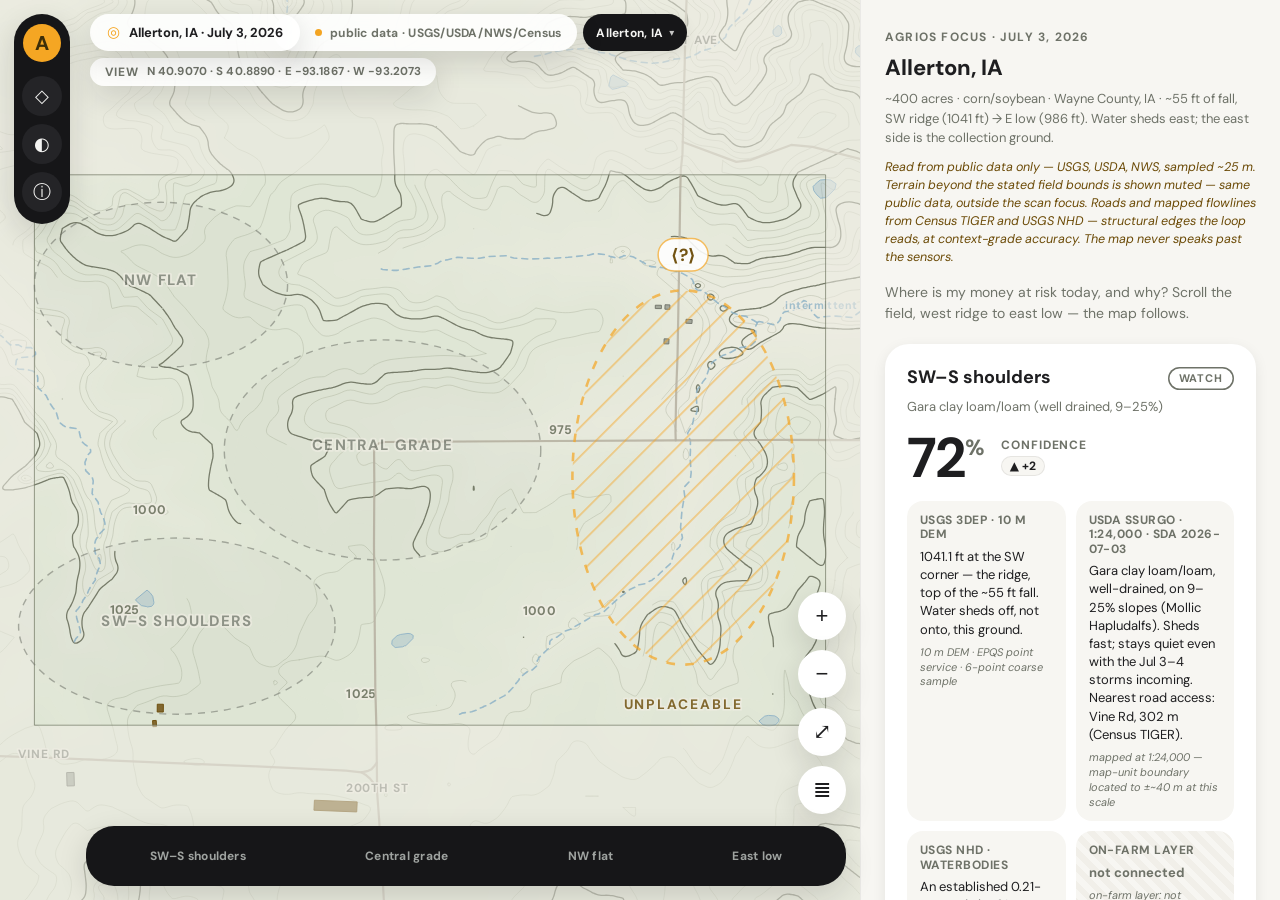
==== focus-r2/index.html @ 2d730108 "AGRIOS Focus: app-only public repo (from AgriosBuild @ 88467e3) The live instrument, extracted for p" ====
<!doctype html>
<html lang="en">
<head>
<meta charset="utf-8">
<meta name="viewport" content="width=device-width, initial-scale=1, viewport-fit=cover">
<title>AGRIOS Focus — Allerton, IA · R2</title>
<link rel="preconnect" href="https://fonts.googleapis.com">
<link rel="preconnect" href="https://fonts.gstatic.com" crossorigin>
<link href="https://fonts.googleapis.com/css2?family=DM+Sans:opsz,wght@9..40,400;9..40,500;9..40,700;9..40,800&display=swap" rel="stylesheet">
<link rel="stylesheet" href="focus-r2.css?v=33">
</head>
<body>

<!-- ===== Persistent light map hero (never scrolls away) ===== -->
<main id="stage">
  <div id="map-popover" class="map-popover" role="dialog" aria-label="Held-open flag summary" hidden>
    <p class="map-popover-title"></p>
    <p class="map-popover-brief"></p>
    <button class="map-popover-go">Read why ↓</button>
  </div>
  <div id="focus-map" class="map-hero" aria-label="Field map"></div>

  <!-- Locked pill group (top-left): field/date label + provenance chip as one
       instrument — where/when on the left, what-it's-read-from on the right.
       The left pill overlaps the right (R2 double-pill), provenance stays a
       button opening the sources dialog. -->
  <div class="pill-group" aria-label="Field, date and data sources">
    <div class="pill-row">
      <button id="field-pill" class="field-pill" aria-haspopup="dialog" aria-label="Field and date — open field, date and location dialog">
        <span class="field-pill-glyph" aria-hidden="true">◎</span>
        <span class="field-pill-text" id="field-pill-text"></span>
      </button>
      <button id="prov-chip" class="prov-chip" aria-haspopup="dialog">
        <span class="prov-dot"></span><span class="prov-text">public data<span class="prov-text-long"> · USGS/USDA/NWS/Census</span></span>
      </button>
      <!-- Field chip: toggles the active field between the baked Allerton
           reading and the last live read. Hidden until a live read exists. -->
      <button id="field-chip" class="field-chip" hidden aria-label="Switch active field">
        <span class="field-chip-text" id="field-chip-text">Allerton, IA</span>
        <span class="field-chip-caret" aria-hidden="true">▾</span>
      </button>
    </div>
    <!-- Row 2: live view-bounds readout — the ACTUAL visible map bounds in
         decimal degrees, recomputed on every applyView (pan/zoom/wheel/drag/
         zone focus) by inverting the current view transform + slice math.
         Mobile (≤560px) collapses to a center-only readout that opens the
         Field & date dialog on tap (full bounds live inside it). -->
    <button id="view-bounds-pill" class="view-bounds-pill" aria-label="Live map view bounds — open field and date dialog for full bounds" aria-haspopup="dialog">
      <span class="view-bounds-label" aria-hidden="true">VIEW</span>
      <span class="view-bounds-text" id="view-bounds-text">
        <span class="vb-full" id="vb-full"></span><span class="vb-center" id="vb-center"></span>
      </span>
    </button>
  </div>

  <!-- Floating dark utility rail (left) -->
  <nav id="rail-nav" class="rail-nav" aria-label="AGRIOS utilities">
    <div class="logo-bubble" aria-hidden="true">A</div>
    <div class="rail-nav-group">
      <button id="rail-provenance" class="rail-nav-btn" aria-label="Provenance — sources and limits">
        <span class="rail-glyph">◇</span>
      </button>
      <button id="rail-theme" class="rail-nav-btn" aria-label="Light / dark" aria-pressed="false" title="Light / dark">
        <span class="rail-glyph" aria-hidden="true">◐</span>
      </button>
      <button id="rail-about" class="rail-nav-btn" aria-label="About AGRIOS Focus">
        <span class="rail-glyph">ⓘ</span>
      </button>
    </div>
  </nav>

  <!-- Floating white circular controls (right): zoom ± / recenter / layers -->
  <div class="map-controls" role="group" aria-label="Map controls">
    <button id="ctl-zoom-in"  class="ctl" aria-label="Zoom to active zone">+</button>
    <button id="ctl-zoom-out" class="ctl" aria-label="Zoom out to whole field">−</button>
    <button id="ctl-recenter" class="ctl" aria-label="Recenter on whole field">⤢</button>
    <button id="ctl-layers"   class="ctl" aria-label="Layers" aria-expanded="false">≣</button>
  </div>

  <!-- Layers panel (charger-filter-pattern rows) -->
  <aside id="layers-panel" class="layers-panel" aria-hidden="true" aria-label="Map layers">
    <p class="layers-title">Layers</p>
    <button class="layer-row layer-row--on" data-layer="terrain" aria-pressed="true">
      <span class="layer-name">Terrain tint</span><span class="layer-sub">hypsometric, low → high</span>
    </button>
    <button class="layer-row layer-row--on" data-layer="contours" aria-pressed="true">
      <span class="layer-name">Contours</span><span class="layer-sub">USGS 10 m · 5 ft / 25 ft index</span>
    </button>
    <button class="layer-row layer-row--on" data-layer="elevation-labels" aria-pressed="true">
      <span class="layer-name">Elevation labels</span><span class="layer-sub">index-contour ft values</span>
    </button>
    <button class="layer-row layer-row--on" data-layer="zones" aria-pressed="true">
      <span class="layer-name">Field zones</span><span class="layer-sub">SSURGO 1:24,000 · dashed ±40 m</span>
    </button>
    <button class="layer-row layer-row--on" data-layer="refusal" aria-pressed="true">
      <span class="layer-name">Refusal band</span><span class="layer-sub">east-low, held open</span>
    </button>
    <button class="layer-row layer-row--on" data-layer="structures" aria-pressed="true">
      <span class="layer-name">Roads, water &amp; buildings (Census/NHD/FEMA)</span><span class="layer-sub">roads solid; intermittent streams dashed; ditches dash-dot; perennial ponds solid fill; building footprints faint — context-grade, footprints not survey</span>
    </button>
    <button class="layer-row" data-layer="plots" aria-pressed="false">
      <span class="layer-name">Planting plots <span class="layer-draft">draft</span></span>
      <span class="layer-sub">speculative — derived from public terrain only; illustrative. Connect planter / yield / seed data to make this layer real.</span>
    </button>
    <!-- LIVE (computed) reads swap the Allerton-only rows above for these two.
         Shown only on .is-live (see CSS); default ON. -->
    <button class="layer-row layer-row--on layer-row--live" data-layer="computed-zones" aria-pressed="true">
      <span class="layer-name">Computed zones</span><span class="layer-sub">compound zones (drainage class × elevation band) · dotted-dash outlines</span>
    </button>
    <button class="layer-row layer-row--on layer-row--live" data-layer="held-open-flags" aria-pressed="true">
      <span class="layer-name">Held-open flags</span><span class="layer-sub">where the public data disagree — amber hatch, ⟨?⟩</span>
    </button>
    <!-- Surround context terrain (spec-surround-context-v1): shown only when a
         live read carried the failable surround ring (body.has-surround). -->
    <button class="layer-row layer-row--on layer-row--surround" data-layer="surround-terrain" aria-pressed="true">
      <span class="layer-name">Surround terrain</span><span class="layer-sub">context beyond the read core · coarse (3× core spacing) · context, not survey</span>
    </button>
  </aside>

  <!-- Plots footnote: visible only when the speculative plots layer is on -->
  <p id="plots-footnote" class="plots-footnote" hidden>Planting plots are <strong>speculative</strong> — derived from public terrain only, illustrative. Connect planter / yield / seed data to make this layer real.</p>

  <!-- ===== Desktop: scrolling right rail ===== -->
  <aside id="rail" class="rail" aria-label="Field narrative">
    <header class="rail-head">
      <p class="eyebrow">AGRIOS Focus · <span id="field-date"></span></p>
      <h1 id="field-name"></h1>
      <p class="field-sub" id="field-sub"></p>
      <p class="field-honesty" id="field-honesty"></p>
      <p class="rail-lead">Where is my money at risk today, and why? Scroll the field, west ridge to east low — the map follows.</p>
    </header>
    <div id="rail-cards" class="cards"></div>
    <footer class="rail-foot">
      <p>Priority tells you <em>where</em>. Confidence tells you whether to <em>act</em> or <em>look</em>. The map never speaks past the sensors.</p>
    </footer>
  </aside>
</main>

<!-- ===== Dark bottom dock: zone quick-nav chips (mobile hosts the sheet handle) ===== -->
<nav id="dock" class="dock" aria-label="Zone quick navigation">
  <!-- live reads have no zone reading — chips hide, this label shows (see .is-live rules) -->
  <span class="dock-live-label" aria-hidden="true">live read · facts only — no zone reading</span>
  <button class="dock-chip" data-zone="sw-s-shoulders"><span class="dock-chip-label">SW–S shoulders</span></button>
  <button class="dock-chip" data-zone="central-grade"><span class="dock-chip-label">Central grade</span></button>
  <button class="dock-chip" data-zone="nw-flat"><span class="dock-chip-label">NW flat</span></button>
  <button class="dock-chip" data-zone="east-low-compound"><span class="dock-chip-label">East low</span></button>
</nav>

<!-- ===== Mobile: draggable bottom sheet ===== -->
<section id="sheet" class="sheet" data-state="peek" aria-label="Field narrative sheet">
  <div id="sheet-handle" class="sheet-handle" role="button" tabindex="0" aria-label="Drag to expand the field narrative">
    <span class="grip"></span>
    <div class="sheet-peek">
      <span class="peek-label">Active zone</span>
      <span id="sheet-peek-zone" class="peek-zone"></span>
    </div>
  </div>
  <div id="sheet-scroll" class="sheet-scroll">
    <header class="sheet-head">
      <p class="eyebrow">AGRIOS Focus · <span class="field-date"></span></p>
      <h1 class="field-name"></h1>
      <p class="field-sub-m"></p>
      <p class="rail-lead">Scroll the field, west ridge to east low — the map behind follows.</p>
    </header>
    <div id="sheet-cards" class="cards"></div>
    <footer class="rail-foot">
      <p>Priority tells you <em>where</em>. Confidence tells you whether to <em>act</em> or <em>look</em>.</p>
    </footer>
  </div>
</section>

<!-- ===== Dialogs ===== -->
<div id="provenance-dialog" class="dialog" role="dialog" aria-modal="true" aria-labelledby="prov-title" aria-hidden="true">
  <div class="dialog-card">
    <button class="dialog-close" aria-label="Close">×</button>
    <h2 id="prov-title">Provenance</h2>
    <p class="dialog-lead">Every reading on this map comes from public data, fetched <strong id="prov-date"></strong>. Each source carries its own real resolution limit — the map is drawn no crisper than these support.</p>
    <ul id="prov-sources" class="prov-sources"></ul>
    <h3>Not connected</h3>
    <ul id="prov-unavailable" class="prov-unavailable"></ul>
    <p class="dialog-note"><strong>On-farm layer: not connected.</strong> AGRIOS Focus reads only public data here. The layers above need field sensors, the farmer's own records, or a soil pit — they are shown as unavailable, never faked.</p>
  </div>
</div>

<div id="about-dialog" class="dialog" role="dialog" aria-modal="true" aria-labelledby="about-title" aria-hidden="true">
  <div class="dialog-card">
    <button class="dialog-close" aria-label="Close">×</button>
    <h2 id="about-title">About AGRIOS Focus</h2>
    <p><strong>AGRIOS is not a smarter view of the farm; it is an honest one</strong> — an instrument that always says where it stands, refuses to speak past its reach, and asks for the farmer's eyes at the edge of what it can see.</p>
    <p>Enter coordinates and Focus reads that ground live from public sources — USGS elevation, USDA soils, NWS weather, Census roads, USGS hydrography — then runs the <strong>boundary loop</strong>: find the edges, see where they meet, rank what matters now by rules it prints for you. Where the sources genuinely disagree, it draws a ⟨?⟩ and holds the question open. That refusal is the product working, not failing.</p>
    <p>Every claim carries its instrument, its resolution limits, and its date. Name a field, state its bounds (your claim of record, drawn solid), and it becomes a place you can return to. The muted "not connected" tiles are honest empty sockets — soil probes, yield monitors, array telemetry light them up.</p>
    <p>Two kinds of reading, kept visibly distinct: the <strong>computed reading</strong> (geometry and printed rules, data-support counted, never invented confidence) and the <strong>analyst layer</strong> — a worked interpretation like the Allerton, Iowa example in the field switcher.</p>
    <p class="dialog-note">AGRIOS Focus · a FutureObjects instrument · public data only, read live · vanilla HTML/JS/SVG, no backend · <a href="https://futureobjects.substack.com" target="_blank" rel="noopener">futureobjects.substack.com</a></p>
  </div>
</div>

<!-- Field & date — honest entry. Opens from the FIELD pill (row 1 left).
     Three sections: current field (stated + live view bounds), date (two real
     NWS days + honest note for any other), location (read this field, or the
     honest capability card for anywhere else). No network calls anywhere. -->
<div id="field-dialog" class="dialog" role="dialog" aria-modal="true" aria-labelledby="field-title" aria-hidden="true">
  <div class="dialog-card">
    <button class="dialog-close" aria-label="Close">×</button>
    <h2 id="field-title">Field &amp; date</h2>

    <!-- 1 · CURRENT FIELD -->
    <h3>Current field</h3>
    <ul class="field-facts">
      <li><span class="ff-k">Name</span><span class="ff-v" id="fd-name"></span></li>
      <li><span class="ff-k">Coordinates</span><span class="ff-v" id="fd-coords"></span></li>
      <li><span class="ff-k">Stated bounds</span><span class="ff-v" id="fd-stated"></span></li>
      <li><span class="ff-k">Acreage</span><span class="ff-v" id="fd-acreage"></span></li>
      <li><span class="ff-k">Current view</span><span class="ff-v" id="fd-view"></span></li>
    </ul>
    <p class="field-facts-note">Stated bounds are the field's fixed parcel (USGS/USDA extent). Current view is live — it tracks whatever you pan or zoom to on the map.</p>

    <!-- 2 · DATE -->
    <h3>Date</h3>
    <div class="date-chips" role="group" aria-label="Select a held forecast date">
      <button class="date-chip" id="date-chip-jul3" data-date="2026-07-03" aria-pressed="true"></button>
      <button class="date-chip" id="date-chip-jul4" data-date="2026-07-04" aria-pressed="false"></button>
    </div>
    <div class="date-day-facts" id="date-day-facts" hidden></div>
    <label class="date-input-row">
      <span class="date-input-label">Any other date</span>
      <input type="date" id="date-input" class="date-input" min="2020-01-01" max="2030-12-31">
    </label>
    <p class="date-window-cap" id="date-window-cap" hidden></p>
    <p class="date-missing" id="date-missing" hidden></p>

    <!-- 3 · LOCATION -->
    <h3>Location</h3>
    <div class="loc-inputs">
      <label class="loc-field">
        <span class="loc-label">Latitude</span>
        <input type="text" id="loc-lat" class="loc-input" inputmode="decimal" autocomplete="off">
      </label>
      <label class="loc-field">
        <span class="loc-label">Longitude</span>
        <input type="text" id="loc-lon" class="loc-input" inputmode="decimal" autocomplete="off">
      </label>
    </div>
    <p class="loc-msg" id="loc-msg" hidden></p>
    <button id="loc-read" class="loc-read-btn">Read this location</button>

    <!-- Live-read progress panel — R2 rows per source (live counts, spinner →
         check/cross), Cancel, and (on failure) a Retry offer. Built by JS. -->
    <div class="live-progress" id="live-progress" hidden aria-live="polite"></div>

    <!-- Honest capability card — shown for ANY off-field coordinates. Not an
         error style: an informational --surface-warm card listing the 5 real
         sources a live AGRIOS would fetch, and the honest pipeline line. -->
    <div class="capability-card" id="capability-card" hidden>
      <p class="cap-lead" id="cap-lead"></p>
      <ul class="cap-sources">
        <li><span class="cap-src">USGS 3DEP EPQS</span><span class="cap-src-line">elevation grid</span></li>
        <li><span class="cap-src">USDA SSURGO</span><span class="cap-src-line">soils</span></li>
        <li><span class="cap-src">NWS gridpoint</span><span class="cap-src-line">forecast</span></li>
        <li><span class="cap-src">Census TIGER</span><span class="cap-src-line">roads</span></li>
        <li><span class="cap-src">USGS NHD</span><span class="cap-src-line">flowlines &amp; waterbodies</span></li>
      </ul>
      <p class="cap-closing">The fetch pipeline exists (agrios-boundary-scout); it needs a live session, not a static file.</p>
      <p class="cap-network" id="cap-network" hidden></p>
    </div>

    <!-- 4 · SAVE THIS FIELD (spec-saved-fields-v1 §4) — visible only when a
         LIVE read is active (body.is-live; JS toggles #save-field-section).
         Name it, bound it, annotate it, save it. Stated bounds are the FARMER'S
         claim of record → rendered exactly like Allerton's parcel (wash + solid
         boundary + parcel framing). No drawing tools in v1: frame the field by
         pan/zoom then "Use current view as bounds", or type N/S/E/W directly. -->
    <section id="save-field-section" class="save-field" hidden aria-label="Save this field">
      <h3 id="save-field-heading">Save this field</h3>
      <p class="save-field-hint" id="save-field-hint" hidden>Run a live read first — enter coordinates above and press “Read this location.” A read of your own ground can then be named, given stated bounds, and saved here. (Allerton is the baked worked example — it stays as-is.)</p>
      <p class="save-field-sub" id="save-field-sub">Name this live read so it becomes a place you know — then, if you like, state its bounds (your claim of record, drawn solid).</p>

      <label class="loc-field save-field-row">
        <span class="loc-label">Name <span class="save-req" aria-hidden="true">· required</span></span>
        <input type="text" id="save-name" class="loc-input" maxlength="40" autocomplete="off" placeholder="Home place">
      </label>
      <label class="loc-field save-field-row">
        <span class="loc-label">Note <span class="save-opt" aria-hidden="true">· optional</span></span>
        <input type="text" id="save-note" class="loc-input" maxlength="140" autocomplete="off" placeholder="corn/soybean · rented · tile map in shed…">
      </label>

      <!-- BOUNDS block -->
      <div class="save-bounds" aria-label="Stated bounds">
        <p class="save-bounds-status" id="save-bounds-status">No bounds stated — this field renders live, no wash. State bounds to draw your claim.</p>
        <button type="button" id="save-bounds-use" class="save-bounds-use">Use current view as bounds</button>
        <div class="save-bounds-grid">
          <label class="save-bounds-field"><span class="save-bounds-k">N</span><input type="text" id="save-bounds-n" class="save-bounds-input" inputmode="decimal" autocomplete="off"></label>
          <label class="save-bounds-field"><span class="save-bounds-k">S</span><input type="text" id="save-bounds-s" class="save-bounds-input" inputmode="decimal" autocomplete="off"></label>
          <label class="save-bounds-field"><span class="save-bounds-k">E</span><input type="text" id="save-bounds-e" class="save-bounds-input" inputmode="decimal" autocomplete="off"></label>
          <label class="save-bounds-field"><span class="save-bounds-k">W</span><input type="text" id="save-bounds-w" class="save-bounds-input" inputmode="decimal" autocomplete="off"></label>
        </div>
        <button type="button" id="save-bounds-clear" class="save-bounds-clear">Clear bounds</button>
      </div>

      <p class="save-msg" id="save-msg" hidden></p>
      <button type="button" id="save-field-btn" class="loc-read-btn">Save this field</button>
    </section>
  </div>
</div>

<!-- ===== Field switcher panel (spec-saved-fields-v1 §4) — opens from the field
     chip (#field-chip). R2 charger-row list: Allerton (worked example · analyst
     layer) + saved fields + the current unsaved read if any. Row tap restores
     from the read cache instantly (setField). Row × deletes the registry entry
     only (confirm inline). Built by JS (populated on open). ===== -->
<aside id="field-switcher" class="field-switcher" hidden aria-label="Switch field" role="menu">
  <p class="switcher-title">Fields</p>
  <div id="switcher-list" class="switcher-list"></div>
  <!-- spec-switcher-a11y-v1 §6: a quiet keyboard hint at the panel's foot.
       aria-hidden because SRs already get the real contract from the roles
       (menu/menuitem) + roving tabindex — this is a sighted-keyboard nudge
       only, and it's noise on touch (hidden under pointer:coarse in CSS). -->
  <p class="switcher-kbd-hint" aria-hidden="true">↑↓ move · Enter switch · Delete remove</p>
</aside>

<!-- ===== Scripts (baked; no fetch, file:// safe) ===== -->
<script src="dem-grid.js?v=3"></script>
<script src="dem-grid-ext.js?v=3"></script>
<script src="boundaries.js?v=3"></script>
<script src="data.js?v=8"></script>
<script src="engine.js?v=7"></script>
<script src="live.js?v=8"></script>
<script src="fields.js?v=1"></script>
<script src="focus-r2.js?v=35"></script>
<script>
/* Bootstrap: build the zone cards from FOCUS_DATA into both the desktop rail
 * and the mobile sheet, wire the header + provenance dialog, then init the map.
 * The renderer emits ONLY fixed labels + data field values — it cannot cheat. */
(function () {
  "use strict";
  var D = window.FOCUS_DATA;

  function delta(n) {
    if (n > 0) return { cls: "up", txt: "▲ +" + n };
    if (n < 0) return { cls: "down", txt: "▼ " + n };
    return { cls: "flat", txt: "— 0" };
  }

  /* Signals render as STAT TILES (label + value minicards). The instrument is
   * the tile label; the reading is the value; conditions are the muted footnote.
   * The competing interpretations (east low) render as read tiles below. */
  function signalTile(s) {
    return '<div class="stat-tile">' +
      '<p class="stat-label">' + s.instrument + '</p>' +
      '<p class="stat-value">' + s.reading + '</p>' +
      '<p class="stat-cond">' + s.conditions + '</p>' +
    '</div>';
  }

  /* The thin-line probe-in-soil illustration (seat-diagram style): 1.75px
   * --ink-2 strokes, amber highlights, two labeled callouts. Ground-truth ask. */
  function probeIllustration() {
    return '' +
    '<svg class="probe-illo" viewBox="0 0 320 180" role="img" ' +
      'aria-label="Thin-line drawing: a soil probe pushed into the ground, with two callouts — probe here, or tell it where it ponds.">' +
      '<defs></defs>' +
      // ground line + soil fill hatch region
      '<line class="illo-stroke" x1="20" y1="96" x2="300" y2="96"/>' +
      '<path class="illo-soil" d="M20 96 Q90 104 160 100 T300 98 L300 150 L20 150 Z"/>' +
      // the probe: shaft into ground, T-handle on top
      '<line class="illo-stroke" x1="128" y1="34" x2="128" y2="140"/>' +
      '<line class="illo-stroke" x1="108" y1="34" x2="148" y2="34"/>' +
      // amber tip where it reads
      '<circle class="illo-accent-fill" cx="128" cy="140" r="4.5"/>' +
      '<line class="illo-accent" x1="122" y1="128" x2="128" y2="140"/>' +
      '<line class="illo-accent" x1="134" y1="128" x2="128" y2="140"/>' +
      // callout 1: probe here (amber) — to the tip
      '<line class="illo-lead" x1="128" y1="140" x2="205" y2="128"/>' +
      '<circle class="illo-accent-fill" cx="205" cy="128" r="3"/>' +
      '<text class="illo-label illo-label--accent" x="212" y="132">probe here</text>' +
      // callout 2: or tell it where it ponds — to a low pool on the ground
      '<path class="illo-accent" d="M228 92 q14 6 28 0" fill="none"/>' +
      '<line class="illo-lead" x1="242" y1="92" x2="242" y2="66"/>' +
      '<circle class="illo-dot" cx="242" cy="66" r="3"/>' +
      '<text class="illo-label" x="236" y="58" text-anchor="end">or tell it where</text>' +
      '<text class="illo-label" x="236" y="70" text-anchor="end">it ponds</text>' +
    '</svg>';
  }

  function refusalBlock(z) {
    var reads = z.refusal.reads.map(function (r) {
      return '<div class="read-tile">' +
        '<span class="read-tag">' + r.tag + '</span>' +
        '<p class="read-claim">' + r.claim + '</p>' +
        '<p class="read-support">' + r.support + '</p>' +
      '</div>';
    }).join("");
    return '<div class="refusal-block">' +
      '<p class="refusal-flag">' + z.refusal.line + '</p>' +
      '<p class="refusal-why">' + z.refusal.why + '</p>' +
      '<div class="reads">' + reads + '</div>' +
      '<p class="refusal-cannot"><strong>' + z.refusal.cannotDecide + '</strong></p>' +
      '<p class="refusal-ask">' + z.refusal.ask + '</p>' +
      '<figure class="probe-fig">' + probeIllustration() +
        '<figcaption>Ground truth the instrument is asking for.</figcaption></figure>' +
    '</div>';
  }

  /* Weather stat card — real NWS forecast, from field-scan-allerton.md. A thin-
   * line sun/storm glyph + the real 90° hero + storm note. Real values only. */
  function weatherCard() {
    // Values come from FORECASTS[the default day] — never a literal, so the
    // Field & date dialog can re-render the tile for the OTHER real day by
    // reading the same structure. No parsing, no fabrication.
    var f = D.forecasts["2026-07-03"];
    return '<div class="weather-card">' +
      '<svg class="wx-glyph" viewBox="0 0 44 44" role="img" aria-label="Sun behind a storm cloud">' +
        '<circle class="wx-sun" cx="16" cy="15" r="7"/>' +
        '<line class="wx-ray" x1="16" y1="3" x2="16" y2="6"/>' +
        '<line class="wx-ray" x1="6" y1="7" x2="8" y2="9"/>' +
        '<line class="wx-ray" x1="3" y1="16" x2="6" y2="16"/>' +
        '<path class="wx-cloud" d="M16 30 a7 7 0 0 1 7-7 a8 8 0 0 1 15 2 a6 6 0 0 1 -1 12 H17 a6 6 0 0 1 -1 -12 Z"/>' +
        '<line class="wx-bolt" x1="24" y1="36" x2="21" y2="42"/>' +
        '<line class="wx-bolt" x1="30" y1="36" x2="27" y2="42"/>' +
      '</svg>' +
      '<div class="wx-body">' +
        '<p class="wx-hero"><span class="wx-hero-num">' + f.tempF + '</span><span class="wx-deg">°F</span></p>' +
        '<p class="wx-line">' + f.line + '</p>' +
        '<p class="wx-sub">' + f.sub + '</p>' +
      '</div>' +
    '</div>';
  }

  function priorityChip(p) {
    return '<span class="prio prio--' + p + '">' + p + '</span>';
  }

  function cardHTML(z) {
    var d = delta(z.confidenceDelta);
    var tiles = z.signals.map(signalTile).join("");
    // muted on-farm stat tile marked exactly "not connected"
    var onFarmTile = '<div class="stat-tile stat-tile--muted">' +
      '<p class="stat-label">On-farm layer</p>' +
      '<p class="stat-value stat-value--muted">not connected</p>' +
      '<p class="stat-cond">' + D.onFarmLine + '</p>' +
    '</div>';
    var wx = (z.id === "east-low-compound") ? weatherCard() : "";
    var refusal = z.refusal ? refusalBlock(z) : "";

    return '<article class="zone-card' + (z.resolvable ? '' : ' zone-card--refusal') + '" ' +
        'data-zone="' + z.id + '" data-peek="' + z.name + ' · ' + z.priority + ' · ' + z.confidence + '%" ' +
        'tabindex="0" role="button" aria-label="' + z.name + ', ' + z.priority + ' priority, confidence ' + z.confidence + ' percent. Focus this zone.">' +
      '<header class="card-head">' +
        '<h2 class="card-name">' + z.name + '</h2>' +
        priorityChip(z.priority) +
      '</header>' +
      '<p class="card-soil">' + z.soil + '</p>' +
      // confidence as the HERO display numeral + delta chip
      '<div class="conf-row">' +
        '<div class="conf-hero">' +
          '<span class="conf-num">' + z.confidence + '</span><span class="conf-pct">%</span>' +
        '</div>' +
        '<div class="conf-meta">' +
          '<span class="conf-label">confidence</span>' +
          '<span class="conf-delta ' + d.cls + '">' + d.txt + '</span>' +
          (z.resolvable ? '' : '<span class="conf-note">rising toward a more exact not-knowing</span>') +
        '</div>' +
      '</div>' +
      wx +
      '<div class="stat-tiles">' + tiles + onFarmTile + '</div>' +
      refusal +
      '<p class="loop-note">' + z.loopNote + '</p>' +
    '</article>';
  }

  // buildAllerton() (re-runnable): fills the rail/sheet with the worked Allerton
  // reading + header/pill/provenance. Registered with the renderer so switching
  // the field chip back from a live read restores it EXACTLY (setField(null)).
  function buildAllerton() {
    var cardsHTML = D.zones.map(cardHTML).join("");
    var railMount = document.getElementById("rail-cards");
    var sheetMount = document.getElementById("sheet-cards");
    if (railMount) railMount.innerHTML = cardsHTML;
    if (sheetMount) sheetMount.innerHTML = cardsHTML;

    // header fields + field-label pill ("Allerton, IA · July 3, 2026")
    document.getElementById("field-name").textContent = D.field.name;
    document.getElementById("field-date").textContent = D.field.dateLabel;
    document.getElementById("field-sub").textContent = D.field.acreage + " · " + D.field.gradient;
    document.getElementById("field-honesty").textContent = D.field.honesty;
    document.getElementById("field-pill-text").textContent = D.field.name + " · " + D.field.dateLabel;
    document.querySelector(".field-name").textContent = D.field.name;
    document.querySelectorAll(".field-date").forEach(function (el) { el.textContent = D.field.dateLabel; });
    document.querySelector(".field-sub-m").textContent = D.field.acreage;
    var peek = document.getElementById("sheet-peek-zone"); if (peek) peek.textContent = D.field.name;

    // provenance dialog (baked Allerton sources)
    document.getElementById("prov-date").textContent = D.provenance.fetched;
    document.getElementById("prov-sources").innerHTML = D.provenance.sources.map(function (s) {
      return '<li><span class="prov-name">' + s.name + '</span>' +
             '<span class="prov-detail">' + s.detail + '</span>' +
             '<span class="prov-limit">limit: ' + s.limit + '</span></li>';
    }).join("");
    document.getElementById("prov-unavailable").innerHTML = D.provenance.unavailable.map(function (u) {
      return '<li>' + u + '</li>';
    }).join("");
  }

  if (window.AGRIOS_FOCUS_R2) window.AGRIOS_FOCUS_R2.registerAllertonContent(buildAllerton);
  buildAllerton();

  // init the map + all interaction wiring
  if (window.AGRIOS_FOCUS_R2) window.AGRIOS_FOCUS_R2.init(window.DEM_GRID_EXT.grid);
})();
</script>
</body>
</html>
---- focus-r2/focus-r2.css ----
/* =============================================================================
 * AGRIOS Focus — R2 styles.
 * A warm, light, physical world (sage/cream hypsometric map) with floating dark
 * instruments on top (rail, dock), everything a pill or a soft card, one amber
 * accent, big friendly confidence numerals, thin-line illustration.
 *
 * Every color / radius / shadow / type value comes from design/r2/tokens.css —
 * NOT invented here. Amber = attention; red (--alarm) is absent by default.
 * Mobile-first: base rules are the mobile layout; >720px adds the desktop shell.
 * ========================================================================== */

:root {
  /* ---- copied verbatim from design/r2/tokens.css (the design authority) ---- */
  /* terrain + map */
  --terrain-low: #EFEDE3;
  --terrain-high: #DDE5D3;
  --wash-fill: var(--terrain-low); /* outside-bounds mute: light lightens strokes toward paper */
  --wash-alpha: 0.55;
  --contour: #9AA08C;
  --contour-index: #6F7562;
  --road: #B9B3A4;   /* structural: Census TIGER local roads (solid) */
  --water: #8FB3C7;  /* structural: USGS NHD flowlines (46003 dashed, 55800 faint) */

  /* surfaces */
  --surface: #FFFFFF;
  --surface-warm: #F7F6F2;
  --surface-translucent: rgba(255, 255, 255, 0.88);

  /* dark instruments */
  --dock: #161618;
  --dock-2: #242427;
  --on-dock: #F4F4F2;
  --on-dock-2: #9FA3A0;

  /* ink */
  --ink: #1E1E20;
  --ink-2: #6E7268;

  /* accents */
  --accent: #F5A623;
  --accent-ink: #3D2E08;   /* text ON SOLID amber only */
  --accent-text: #6B4A06;  /* amber-family text on tint/plain surfaces (theme-aware) */
  --float-border: rgba(30, 30, 32, 0);  /* dark theme lifts this to a visible hairline */
  --accent-tint: rgba(245, 166, 35, 0.16);
  --puck: #3B82F6;
  --alarm: #D64545; /* reserved; absent by default */

  /* hairline/border tint: the RGB channel behind the repeated rgba(--line, x)
     hairlines (rows, footers, chip borders). Flips per-theme so borders read
     correctly on dark surfaces instead of vanishing or over-darkening. */
  --line: 30, 30, 32;
  /* the diagonal-stripe hatch color for the muted on-farm tile (derived from
     --surface-warm's family; distinct per theme so the hatch stays visible) */
  --stripe: #F1EFE9;

  /* shape */
  --r-pill: 999px;
  --r-panel: 28px;
  --r-card: 24px;
  --r-row: 16px;

  /* elevation */
  --shadow-float: 0 10px 30px rgba(20, 20, 20, 0.14);
  --shadow-soft: 0 4px 14px rgba(20, 20, 20, 0.08);

  /* type (DM Sans loaded by the page) */
  --font: 'DM Sans', system-ui, sans-serif;
  --label: 700 12px/1.3 var(--font);
  --body: 400 15px/1.5 var(--font);
  --title: 700 18px/1.3 var(--font);
  --section: 800 22px/1.25 var(--font);
  --display: 700 56px/1 var(--font);

  /* float inset */
  --inset: 14px;

  /* layout */
  --rail-w: 400px;
  --dock-h: 60px;
}

/* =============================================================================
 * DARK THEME — gated on [data-theme="dark"] on <html>. Light is default (the
 * R2 identity); dark is explicit opt-in via the rail toggle, never auto-follows
 * prefers-color-scheme. All chrome re-themes purely through these var overrides
 * — nothing else in this file should carry a light-only literal color.
 * --dock/--dock-2/--on-dock/--accent/--accent-ink stay the same (dark
 * instruments were already dark; amber still pops). The map terrain re-tints
 * separately in JS via retintMap() (bands/base-rect/wash are inline SVG attrs
 * computed from the DEM at render time, not pure CSS).
 * ========================================================================== */
html[data-theme="dark"] {
  --accent-text: #F2B45A;  /* light amber: readable on dark tint/surfaces */
  --float-border: rgba(244, 244, 242, 0.18);  /* floating surfaces need an edge on dark terrain */
  --surface-translucent: rgba(34, 36, 38, 0.86);  /* lifted slightly off the terrain */
  --terrain-low: #1A1B18;
  --terrain-high: #2E3428;
  --wash-fill: #000000; /* a dark veil over REAL surround terrain (spec-surround-context-v1 guarantees there is
     terrain out there to dim — the earlier black-wash failure was a no-data void, not the color). Black halves
     the surround's luminance for an OBVIOUS inside/outside step while strokes keep half their brightness —
     dark enough to contrast, transparent enough to read the topo (Adam's spec, round five). */
  --wash-alpha: 0.5;
  --contour: #7E8470;
  --contour-index: #C9CDBB;
  --road: #4A4B45;
  --water: #5E7E96;

  --surface: #1E1F21;
  --surface-warm: #26272A;

  --ink: #ECEDEA;
  --ink-2: #9EA29B;

  --accent-tint: rgba(245, 166, 35, 0.20);

  --shadow-float: 0 10px 30px rgba(0, 0, 0, 0.5);
  --shadow-soft: 0 4px 14px rgba(0, 0, 0, 0.35);

  /* hairlines lighten against dark surfaces instead of using dark-on-dark ink */
  --line: 236, 237, 234;
  /* muted-tile hatch stripe: a touch lighter than --surface-warm, dark-safe */
  --stripe: #303234;
}

* { box-sizing: border-box; }

html, body {
  margin: 0; padding: 0;
  background: var(--terrain-low);
  color: var(--ink);
  font-family: var(--font);
  font-size: 16px;
  line-height: 1.5;
  -webkit-font-smoothing: antialiased;
  overflow: hidden;              /* the map hero owns the viewport; content scrolls inside sheet/rail */
  overscroll-behavior: none;
}

/* =============================================================================
 * MAP HERO — persistent, full-bleed, LIGHT. Never scrolls away (fixed).
 * ========================================================================== */
#stage { position: fixed; inset: 0; }

.map-hero { position: absolute; inset: 0; background: var(--terrain-low); }
.map-hero .fieldmap {
  width: 100%; height: 100%; display: block;
  cursor: grab;                 /* free pan affordance */
  touch-action: none;           /* let pointer events drive pan/pinch, not scroll */
}
.map-hero .fieldmap.dragging { cursor: grabbing; }

/* ---- hypsometric bands: filled level sets, cream → sage ---- */
.band { shape-rendering: geometricPrecision; }

/* ---- contours: smooth Catmull-Rom, thin, on light terrain ---- */
.contour {
  stroke: var(--contour);
  stroke-width: 0.7;
  stroke-opacity: 0.47;
  vector-effect: non-scaling-stroke;   /* stay thin under pan/zoom */
  fill: none;
  stroke-linecap: round; stroke-linejoin: round;
}
.contour-index {
  stroke: var(--contour-index);
  stroke-width: 1.3;
  stroke-opacity: 0.92;
}
.contour-label {
  fill: var(--contour-index);
  font: 700 10px/1 var(--font);
  letter-spacing: .02em;
  opacity: 0.9;
  text-anchor: middle;
  paint-order: stroke;
  stroke: var(--terrain-low);
  stroke-width: 3px;
  stroke-linejoin: round;
}

/* contour draw-in on load (reduced-motion-gated below) */
@media (prefers-reduced-motion: no-preference) {
  .contour {
    stroke-dasharray: 1400;
    stroke-dashoffset: 1400;
    animation: draw 1.1s ease forwards;
    animation-delay: var(--draw-delay, 0s);
  }
  @keyframes draw { to { stroke-dashoffset: 0; } }
}

.pan { transition: transform 720ms cubic-bezier(.22,.61,.36,1); }
@media (prefers-reduced-motion: reduce) {
  .pan { transition: none; }
  .contour { animation: none; stroke-dashoffset: 0; }
}

/* ---- structural boundaries: roads (Census TIGER) + streams (USGS NHD) ----
   Rendered ABOVE contours but BELOW the outside-wash, so surround roads/streams
   are muted with the surround terrain. Context-grade accuracy, not survey. */
.structures { pointer-events: none; }
.road-line {
  stroke: var(--road);
  stroke-width: 2.2;
  stroke-opacity: 0.9;
  vector-effect: non-scaling-stroke;   /* single solid line, stays constant width */
  fill: none;
  stroke-linecap: round; stroke-linejoin: round;
}
.road-label {
  fill: var(--ink-2);
  font: 700 9.5px/1 var(--font);
  letter-spacing: .07em;
  text-transform: uppercase;
  text-anchor: middle;
  paint-order: stroke;
  stroke: var(--terrain-low);
  stroke-width: 2.5px;
  stroke-linejoin: round;
  opacity: 0.85;
}
.stream-line {
  stroke: var(--water);
  stroke-width: 1.6;
  vector-effect: non-scaling-stroke;
  fill: none;
  stroke-linecap: round; stroke-linejoin: round;
}
.stream-line--intermittent { stroke-dasharray: 6 5; stroke-opacity: 0.85; }  /* NHD FCODE 46003 */
.stream-line--artificial  { stroke-width: 1.1; stroke-opacity: 0.5; }        /* NHD FCODE 55800 */
.stream-line--ditch { stroke-width: 1.1; stroke-opacity: 0.7; stroke-dasharray: 2 3 6 3; }  /* NHD CanalDitch 33600–33603 (spec §4) */

/* Building footprints — FEMA/ORNL USA Structures (spec §1). Small neutral
   polygons UNDER roads/streams: faint --ink-2 fill + thin non-scaling solid
   outline. Tokens only, so both themes track. Occupancy-class Agriculture gets
   a slightly stronger fill so the ag structures read a touch darker. */
.building-shape {
  /* footprints must READ as buildings at field scale (0.18 vanished into the
     sage — Adam saw "no buildings", 2026-07-05). Solid little blocks, like
     R2 map buildings; the surround wash still mutes the out-of-bounds ones. */
  fill: var(--ink-2);
  fill-opacity: 0.55;
  stroke: var(--ink-2);
  stroke-width: 1;
  stroke-opacity: 0.9;
  vector-effect: non-scaling-stroke;
}
.building-shape--ag { fill-opacity: 0.8; fill: var(--accent-text); stroke: var(--accent-text); }
.pond-shape {
  /* NHD Waterbody, FCODE 39004 (perennial) — established water renders SOLID,
     not dashed: permanence drawn the way we draw certainty. */
  fill: var(--water);
  fill-opacity: 0.35;
  stroke: var(--water);
  stroke-width: 1;
  stroke-opacity: 0.9;
  vector-effect: non-scaling-stroke;
}
.stream-tag {
  fill: var(--water);
  font: 700 8.5px/1 var(--font);
  letter-spacing: .04em;
  text-anchor: middle;
  paint-order: stroke;
  stroke: var(--terrain-low);
  stroke-width: 2.5px;
  stroke-linejoin: round;
  opacity: 0.8;
}

/* ---- outside mute wash: real surround terrain, rendered secondary ---- */
/* even-odd path (canvas minus parcel) painted OVER terrain+contours+structures,
   UNDER zones/refusal/labels. The surround stays visible but clearly secondary. */
/* fill-opacity is THEME-AWARE (--wash-alpha): a light wash over dark contour
   strokes can afford 0.55, but the dark theme's dark wash over LIGHT strokes
   crushed them invisible (Adam, 2026-07-05) -- dark dims less (0.34). The CSS
   rule outranks the inline fill-opacity attr and re-resolves on theme flip. */
.outside-wash { pointer-events: none; fill: var(--wash-fill); fill-opacity: var(--wash-alpha); }

/* ---- parcel boundary: thin SOLID hairline — a STATED bound, not sensed ---- */
.parcel-boundary {
  vector-effect: non-scaling-stroke;   /* stay a hairline under pan/zoom */
  pointer-events: none;
}

/* ---- zone regions: dashed --ink-2 approximate outlines (±40 m) ---- */
.zone-region { cursor: pointer; }
.zone-outline {
  fill: rgba(var(--line), 0.015);
  stroke: var(--ink-2);
  stroke-width: 1.4;
  stroke-opacity: 0.55;
  stroke-dasharray: 7 6;
  vector-effect: non-scaling-stroke;
  transition: stroke-opacity .3s, fill .3s, stroke .3s;
}
.zone-label {
  fill: var(--ink-2);
  font: 700 12px/1 var(--font);
  letter-spacing: .08em;
  text-anchor: middle;
  text-transform: uppercase;
  opacity: 0.7;
  pointer-events: none;
  paint-order: stroke;
  stroke: var(--terrain-low);
  stroke-width: 3px;
  stroke-linejoin: round;
  transition: opacity .3s, fill .3s;
}
.zone-region.zone-hover .zone-outline { stroke-opacity: 0.85; }
.zone-active .zone-outline { stroke: var(--accent); stroke-opacity: 1; fill: var(--accent-tint); }
.zone-active .zone-label { fill: var(--ink); opacity: 1; }
.zone-dim { opacity: 0.45; }
@media (prefers-reduced-motion: reduce) {
  .zone-outline, .zone-label { transition: none; }
}

/* ---- LIVE-READ COLLECTION-LOW REGION (the ONE computed flag) --------------
 * A NEUTRAL dashed outline + a neutral computed-flag chip. Deliberately NOT the
 * accent/priority language and NOT the refusal hatch — it is a computed flag,
 * not a judgment and not a priority. --ink-2 throughout, no active state. */
.collow-outline {
  fill: rgba(var(--line), 0.02);
  stroke: var(--ink-2);
  stroke-width: 1.4;
  stroke-opacity: 0.6;
  stroke-dasharray: 6 5;
  vector-effect: non-scaling-stroke;
}
.collow-chip-bg {
  fill: var(--surface-translucent);
  stroke: var(--ink-2);
  stroke-width: 1.1;
  stroke-opacity: 0.6;
}
.collow-chip-text {
  fill: var(--ink-2);
  font: 700 11px/1 var(--font);
  letter-spacing: .04em;
  text-anchor: middle;
}

/* ---- THE REFUSAL: amber fuzzy hatched band, never red, never a line/pin ---- */
.refusal-band { cursor: pointer; }
.refusal-fill { transition: opacity .3s; }
.refusal-chip-bg {
  fill: var(--surface-translucent);
  stroke: var(--accent);
  stroke-width: 1.2;
  stroke-opacity: 0.7;
}
.refusal-mark {
  fill: var(--accent-text);
  font: 700 14px/1 var(--font);
  text-anchor: middle;
  opacity: 0.95;
}
.refusal-band-label {
  fill: var(--accent-text);
  font: 700 11px/1 var(--font);
  letter-spacing: .14em;
  text-transform: uppercase;
  text-anchor: middle;
  opacity: 0.8;
  paint-order: stroke;
  stroke: var(--terrain-low);
  stroke-width: 2.5px;
}
.refusal-band.zone-active .refusal-fill { opacity: 1; }
.refusal-band.zone-active .refusal-mark { opacity: 1; }

/* =============================================================================
 * SPECULATIVE PLANTING PLOTS — the honest speculative layer (spec §5).
 * Reads as DRAFT, never as data: very light neutral ink-2 fills, dotted
 * non-scaling outlines, class NAMES only (no numbers), a SPECULATIVE corner
 * tag. Default OFF (group display:none set in JS). Refusal outranks it.
 * ========================================================================== */
.plots-layer { pointer-events: none; }   /* speculation is not a click target */
.plot-fill { stroke: none; }
.plot-fill--low    { fill: var(--ink-2); fill-opacity: 0.06; }
.plot-fill--mid    { fill: var(--ink-2); fill-opacity: 0.10; }
.plot-fill--upland { fill: var(--ink-2); fill-opacity: 0.14; }
.plot-edge {
  stroke: var(--ink-2);
  stroke-width: 1.1;
  stroke-opacity: 0.6;
  stroke-dasharray: 1.5 4;          /* dotted = draft, not a claimed boundary */
  vector-effect: non-scaling-stroke;
  fill: none;
}
.plot-label {
  fill: var(--ink-2);
  font: 700 10px/1.15 var(--font);
  letter-spacing: .02em;
  text-anchor: middle;
  opacity: 0.82;
  paint-order: stroke;
  stroke: var(--terrain-low);
  stroke-width: 3px;
  stroke-linejoin: round;
}
.plot-spec-bg { fill: var(--surface-translucent); stroke: var(--ink-2); stroke-width: 1; stroke-opacity: 0.4; }
.plot-spec-text {
  fill: var(--ink-2);
  font: 800 9px/1 var(--font);
  letter-spacing: .16em;
  text-anchor: middle;
}

/* =============================================================================
 * FIELD-LABEL PILL (translucent, top-left) — a LABEL, not a search input
 * ========================================================================== */
/* The pill group is a 2-ROW STACK sharing one left edge: row 1 = field pill +
   provenance chip (the locked double-pill), row 2 = the live view-bounds pill. */
.pill-group {
  position: fixed; z-index: 30;
  top: var(--inset); left: calc(var(--inset) + 76px);   /* clear the rail on mobile */
  display: flex; flex-direction: column; align-items: flex-start; gap: 7px;
}
.pill-row { display: inline-flex; align-items: stretch; }
.field-pill {
  position: relative; z-index: 2;   /* left pill sits ON TOP of the chip */
  display: inline-flex; align-items: center; gap: 9px;
  background: var(--surface-translucent);
  -webkit-backdrop-filter: blur(18px); backdrop-filter: blur(18px);
  border: 0;                        /* now a <button>; reset native chrome */
  border-radius: var(--r-pill);
  box-shadow: var(--shadow-float);
  color: var(--ink); padding: 10px 16px;
  font: 700 13px/1 var(--font);
  max-width: calc(100vw - 76px - 2 * var(--inset));
  cursor: pointer;                  /* keyboard/pointer accessible entry point */
}
.field-pill:focus-visible { outline: 2px solid var(--accent); outline-offset: 2px; }
.field-pill-glyph { color: var(--accent); font-size: 15px; }
.field-pill-text { white-space: nowrap; overflow: hidden; text-overflow: ellipsis; }

/* Row 2: live view-bounds pill — a single translucent pill, slightly smaller
   type, VIEW micro-label + the live decimal-degree readout. */
.view-bounds-pill {
  display: inline-flex; align-items: center; gap: 8px;
  background: var(--surface-translucent);
  -webkit-backdrop-filter: blur(18px); backdrop-filter: blur(18px);
  border: 0; border-radius: var(--r-pill);
  box-shadow: var(--shadow-float);
  color: var(--ink-2); padding: 7px 14px;
  font: 700 11.5px/1 var(--font); letter-spacing: .01em;
  cursor: pointer; max-width: calc(100vw - 76px - 2 * var(--inset));
  transition: color .2s;
}
.view-bounds-pill:hover { color: var(--ink); }
.view-bounds-pill:focus-visible { outline: 2px solid var(--accent); outline-offset: 2px; }
.view-bounds-label { font: 700 12px/1 var(--font); letter-spacing: .08em; text-transform: uppercase; color: var(--ink-2); }
.view-bounds-text { white-space: nowrap; overflow: hidden; text-overflow: ellipsis; }
.vb-full { display: inline; }   /* desktop: full N/S/E/W bounds */
.vb-center { display: none; }   /* mobile (≤560px): center only */

/* =============================================================================
 * FLOATING DARK UTILITY RAIL (left)
 * ========================================================================== */
.rail-nav {
  position: fixed; z-index: 40;
  top: var(--inset); left: var(--inset);
  display: flex; flex-direction: column; align-items: center; gap: 14px;
  width: 56px; padding: 10px 0 12px;
  background: var(--dock);
  border-radius: var(--r-panel);
  box-shadow: var(--shadow-float);
}
.logo-bubble {
  width: 38px; height: 38px; border-radius: 50%;
  display: grid; place-items: center;
  background: var(--accent); color: var(--accent-ink);
  font: 800 20px/1 var(--font);
}
.rail-nav-group { display: flex; flex-direction: column; gap: 8px; }
.rail-nav-btn {
  width: 40px; height: 40px; border-radius: 50%;
  border: 0; background: var(--dock-2); color: var(--on-dock);
  display: grid; place-items: center; cursor: pointer;
  transition: background .2s, color .2s;
}
.rail-nav-btn:hover, .rail-nav-btn:focus-visible { background: var(--accent); color: var(--accent-ink); outline: none; }
.rail-nav-btn[aria-pressed="true"] { background: var(--accent); color: var(--accent-ink); }
.rail-glyph { font-size: 18px; line-height: 1; }

/* =============================================================================
 * PROVENANCE CHIP — always visible, honesty one tap away
 * ========================================================================== */
.prov-chip {
  position: relative; z-index: 1;
  margin-left: -26px;               /* tuck under the field pill (locked look) */
  padding-left: 40px !important;    /* clear the overlap before the dot */
  display: inline-flex; align-items: center; gap: 8px;
  background: var(--surface-translucent);
  -webkit-backdrop-filter: blur(18px); backdrop-filter: blur(18px);
  border: 0; border-radius: var(--r-pill);
  box-shadow: var(--shadow-float);
  color: var(--ink-2); padding: 9px 15px;
  font: 700 12px/1 var(--font); letter-spacing: .02em; cursor: pointer;
  transition: color .2s;
}
.prov-chip:hover { color: var(--ink); }
.prov-dot { width: 7px; height: 7px; border-radius: 50%; background: var(--accent); }

/* =============================================================================
 * FLOATING WHITE CIRCULAR CONTROLS (right)
 * ========================================================================== */
.map-controls {
  position: fixed; z-index: 30;
  right: var(--inset); bottom: calc(18vh + var(--dock-h) + 12px);  /* above sheet + dock on mobile */
  display: flex; flex-direction: column; gap: 10px;
}
.ctl {
  width: 48px; height: 48px; border-radius: 50%;
  background: var(--surface); border: 0;
  box-shadow: var(--shadow-float);
  color: var(--ink); font-size: 22px; line-height: 1; cursor: pointer;
  display: grid; place-items: center;
  transition: color .2s, transform .12s;
}
.ctl:hover { color: var(--accent); }
.ctl:active { transform: scale(0.94); }
.ctl[aria-expanded="true"] { color: var(--accent-ink); background: var(--accent); }

/* =============================================================================
 * LAYERS PANEL (charger-filter-pattern rows)
 * ========================================================================== */
.layers-panel {
  position: fixed; z-index: 45;
  right: calc(var(--inset) + 58px);
  bottom: calc(18vh + var(--dock-h) + 12px);
  width: 268px; max-width: calc(100vw - 2 * var(--inset));
  background: var(--surface);
  border-radius: var(--r-card);
  box-shadow: var(--shadow-float);
  padding: 14px; display: none;
}
.layers-panel.open { display: block; }
.layers-title {
  margin: 2px 4px 10px; font: 700 12px/1.3 var(--font);
  letter-spacing: .08em; text-transform: uppercase; color: var(--ink-2);
}
.layer-row {
  display: flex; flex-direction: column; gap: 2px; width: 100%;
  text-align: left; border: 0; cursor: pointer;
  background: var(--surface-warm); color: var(--ink);
  border-radius: var(--r-row); padding: 11px 14px; margin-bottom: 8px;
  transition: background .2s, color .2s;
}
.layer-row:last-child { margin-bottom: 0; }
.layer-name { font: 700 14px/1.2 var(--font); }
.layer-sub { font: 400 11.5px/1.3 var(--font); color: var(--ink-2); }
.layer-row--on { background: var(--dock); color: var(--on-dock); }
.layer-row--on .layer-sub { color: var(--on-dock-2); }
/* inline "draft" tag on the speculative planting-plots row */
.layer-draft {
  display: inline-block; margin-left: 6px; vertical-align: middle;
  font: 800 8.5px/1 var(--font); letter-spacing: .12em; text-transform: uppercase;
  color: var(--ink-2); background: var(--surface-warm);
  border: 1px solid rgba(var(--line), 0.12); border-radius: 4px; padding: 2px 5px;
}
.layer-row--on .layer-draft { color: var(--on-dock); background: var(--dock-2); border-color: rgba(255,255,255,0.14); }

/* speculative-plots framing footnote (shown only when the layer is on) */
.plots-footnote {
  position: fixed; z-index: 30;
  left: calc(var(--inset) + 76px); bottom: calc(18vh + var(--dock-h) + 12px);
  max-width: min(360px, calc(100vw - 2 * var(--inset) - 76px));
  margin: 0; padding: 10px 14px;
  background: var(--surface-translucent);
  -webkit-backdrop-filter: blur(18px); backdrop-filter: blur(18px);
  border-radius: var(--r-row);
  box-shadow: var(--shadow-soft);
  font: 400 11.5px/1.4 var(--font); color: var(--ink-2);
}
.plots-footnote[hidden] { display: none; }
.plots-footnote strong { color: var(--ink); font-weight: 700; }

/* =============================================================================
 * DARK BOTTOM DOCK — zone quick-nav chips (active = amber underline bar)
 * ========================================================================== */
.dock {
  position: fixed; z-index: 38;
  left: var(--inset); right: var(--inset); bottom: var(--inset);
  height: var(--dock-h);
  display: flex; align-items: stretch; gap: 4px;
  background: var(--dock);
  border-radius: var(--r-panel);
  box-shadow: var(--shadow-float);
  padding: 6px;
  overflow-x: auto; -webkit-overflow-scrolling: touch;
  scrollbar-width: none;
}
.dock::-webkit-scrollbar { display: none; }
.dock-chip {
  position: relative; flex: 1 1 auto; min-width: max-content;
  border: 0; background: transparent; cursor: pointer;
  color: var(--on-dock-2);
  font: 700 12px/1 var(--font); letter-spacing: .02em;
  padding: 8px 14px; border-radius: var(--r-row);
  white-space: nowrap;
  transition: color .2s, background .2s;
}
.dock-chip:hover { color: var(--on-dock); }
.dock-chip--active { color: var(--on-dock); }
.dock-chip--active::after {
  content: ""; position: absolute; left: 14px; right: 14px; bottom: 3px;
  height: 2.5px; border-radius: 2px; background: var(--accent);
}

/* =============================================================================
 * ZONE CARDS (shared by rail + sheet) — R2 white cards
 * ========================================================================== */
.cards { display: flex; flex-direction: column; gap: 16px; }
.zone-card {
  background: var(--surface);
  border-radius: var(--r-card);
  box-shadow: var(--shadow-soft);
  padding: 22px 22px 20px;
  cursor: pointer;
  transition: box-shadow .25s, transform .25s;
}
.zone-card:focus-visible { outline: 2px solid var(--accent); outline-offset: 2px; }
.zone-card.card-active {
  box-shadow: 0 0 0 2px var(--accent-tint), var(--shadow-float);
  transform: translateY(-1px);
}
.zone-card--refusal.card-active { box-shadow: 0 0 0 2px var(--accent-tint), var(--shadow-float); }
@media (prefers-reduced-motion: reduce) {
  .zone-card { transition: none; }
  .zone-card.card-active { transform: none; }
}

.card-head { display: flex; align-items: center; justify-content: space-between; gap: 10px; }
.card-name { font: var(--title); margin: 0; color: var(--ink); }

/* priority chips: watch=outlined · moderate=dark · high=amber */
.prio {
  font: 700 11px/1 var(--font); letter-spacing: .08em; text-transform: uppercase;
  padding: 6px 11px; border-radius: var(--r-pill); white-space: nowrap;
}
.prio--watch    { color: var(--ink-2); background: transparent; box-shadow: inset 0 0 0 1.5px var(--ink-2); }
.prio--moderate { color: var(--on-dock); background: var(--dock); }
.prio--high     { color: var(--accent-ink); background: var(--accent); }

.card-soil { margin: 8px 0 16px; font: 400 13px/1.45 var(--font); color: var(--ink-2); }

/* confidence as the HERO display numeral + delta chip */
.conf-row { display: flex; align-items: center; gap: 16px; margin-bottom: 18px; }
.conf-hero { display: flex; align-items: flex-start; line-height: 1; color: var(--ink); }
.conf-num { font: 700 56px/0.9 var(--font); letter-spacing: -0.02em; }
.conf-pct { font: 700 22px/1 var(--font); color: var(--ink-2); margin-top: 4px; }
.conf-meta { display: flex; flex-direction: column; gap: 5px; }
.conf-label { font: 700 12px/1 var(--font); letter-spacing: .08em; text-transform: uppercase; color: var(--ink-2); }
.conf-delta { align-self: flex-start; font: 700 12px/1 var(--font); padding: 4px 9px; border-radius: var(--r-pill); }
.conf-delta.up   { color: var(--ink); background: var(--surface-warm); box-shadow: inset 0 0 0 1px rgba(var(--line), 0.08); }
.conf-delta.down { color: var(--accent-text); background: var(--accent-tint); }
.conf-delta.flat { color: var(--ink-2); background: var(--surface-warm); }
.conf-note { font: 400 12px/1.35 var(--font); font-style: italic; color: var(--accent-text); background: var(--accent-tint); padding: 4px 9px; border-radius: var(--r-row); }

/* stat tiles (weather-pattern): grid of small label+value minicards */
.stat-tiles { display: grid; grid-template-columns: 1fr 1fr; gap: 10px; margin-bottom: 4px; }
.stat-tile {
  background: var(--surface-warm);
  border-radius: var(--r-row);
  padding: 12px 13px;
}
.stat-label { margin: 0 0 6px; font: 700 12px/1.2 var(--font); letter-spacing: .04em; text-transform: uppercase; color: var(--ink-2); }
.stat-value { margin: 0 0 6px; font: 400 13px/1.4 var(--font); color: var(--ink); }
.stat-cond { margin: 0; font: 400 11px/1.35 var(--font); font-style: italic; color: var(--ink-2); }
.stat-tile--muted { background: repeating-linear-gradient(45deg, var(--surface-warm), var(--surface-warm) 6px, var(--stripe) 6px, var(--stripe) 12px); }
.stat-value--muted { color: var(--ink-2); font-weight: 700; }

/* weather stat card (real NWS forecast) */
.weather-card {
  display: flex; align-items: center; gap: 16px;
  background: var(--surface-warm); border-radius: var(--r-card);
  padding: 14px 18px; margin-bottom: 14px;
}
.wx-glyph { width: 44px; height: 44px; flex: 0 0 44px; }
.wx-sun { fill: none; stroke: var(--accent); stroke-width: 1.75; }
.wx-ray { stroke: var(--accent); stroke-width: 1.75; stroke-linecap: round; }
.wx-cloud { fill: none; stroke: var(--ink-2); stroke-width: 1.75; stroke-linejoin: round; }
.wx-bolt { stroke: var(--accent); stroke-width: 1.75; stroke-linecap: round; }
.wx-body { flex: 1 1 auto; }
.wx-hero { margin: 0; font: 700 40px/1 var(--font); letter-spacing: -0.02em; color: var(--ink); }
.wx-deg { font: 700 18px/1 var(--font); color: var(--ink-2); }
.wx-line { margin: 4px 0 2px; font: 700 13px/1.3 var(--font); color: var(--ink); }
.wx-sub { margin: 0; font: 400 11.5px/1.35 var(--font); color: var(--ink-2); }

/* the two competing interpretations (east low only) */
.reads { display: flex; flex-direction: column; gap: 10px; margin: 14px 0; }
.read-tile {
  padding: 12px 14px;
  background: var(--surface-warm);
  border-left: 2.5px dashed var(--accent);
  border-radius: 0 var(--r-row) var(--r-row) 0;
}
.read-tag { font: 700 11px/1 var(--font); letter-spacing: .06em; color: var(--accent-text); text-transform: uppercase; }
.read-claim { margin: 7px 0 5px; font: 400 13px/1.45 var(--font); color: var(--ink); }
.read-support { margin: 0; font: 400 12px/1.4 var(--font); color: var(--ink-2); }

/* the held-open refusal block */
.refusal-block {
  margin-top: 16px; padding: 16px 16px 14px;
  border-radius: var(--r-card);
  background: var(--accent-tint);
}
.refusal-flag { margin: 0 0 10px; font: 700 15px/1.3 var(--font); color: var(--accent-text); }
.refusal-why { margin: 0 0 4px; font: 400 12.5px/1.5 var(--font); color: var(--ink); }
.refusal-cannot { margin: 4px 0 6px; font: 700 14px/1.35 var(--font); color: var(--ink); }
.refusal-ask { margin: 0; font: 400 13px/1.45 var(--font); font-style: italic; color: var(--accent-text); }

/* thin-line probe illustration (seat-diagram style, 1.75px strokes) */
.probe-fig { margin: 14px 0 0; text-align: center; }
.probe-illo { width: 100%; max-width: 320px; height: auto; display: block; margin: 0 auto; }
.illo-stroke { stroke: var(--ink-2); stroke-width: 1.75; stroke-linecap: round; fill: none; }
.illo-soil { fill: rgba(110,114,104,0.08); stroke: none; }
.illo-accent { stroke: var(--accent); stroke-width: 1.75; stroke-linecap: round; fill: none; }
.illo-accent-fill { fill: var(--accent); stroke: none; }
.illo-lead { stroke: var(--ink-2); stroke-width: 1; stroke-dasharray: 3 3; }
.illo-dot { fill: var(--ink-2); stroke: none; }
.illo-label { fill: var(--ink-2); font: 700 11px/1 var(--font); letter-spacing: .02em; }
.illo-label--accent { fill: var(--accent-text); }
.probe-fig figcaption { margin-top: 6px; font: 400 11px/1.35 var(--font); font-style: italic; color: var(--ink-2); }

.loop-note { margin: 16px 0 0; font: 400 13px/1.5 var(--font); color: var(--ink-2); border-top: 1px solid var(--surface-warm); padding-top: 14px; }

/* =============================================================================
 * DESKTOP RIGHT RAIL — hidden on mobile, shown >720px
 * ========================================================================== */
.rail { display: none; }
.rail-head .eyebrow { font: 700 12px/1.3 var(--font); letter-spacing: .1em; text-transform: uppercase; color: var(--ink-2); margin: 0 0 8px; }
.rail-head h1 { font: var(--section); margin: 0; color: var(--ink); }
.field-sub { font: 400 13px/1.5 var(--font); color: var(--ink-2); margin: 8px 0 0; }
.field-honesty { font: 400 12.5px/1.45 var(--font); font-style: italic; color: var(--accent-text); margin: 10px 0 0; }
.rail-lead { font: 400 14px/1.5 var(--font); color: var(--ink-2); margin: 16px 0 20px; }
.rail-foot { margin-top: 22px; padding-top: 16px; border-top: 1px solid rgba(var(--line), 0.08); }
.rail-foot p { font: 400 12.5px/1.5 var(--font); color: var(--ink-2); margin: 0; }
.rail-foot em { color: var(--ink); font-style: normal; font-weight: 700; }

/* =============================================================================
 * MOBILE BOTTOM SHEET (base = mobile) — floats above the dock
 * ========================================================================== */
.sheet {
  position: fixed; left: var(--inset); right: var(--inset);
  bottom: calc(var(--inset) + var(--dock-h) + 8px);
  z-index: 35;
  --sheet-h: 18vh;
  height: var(--sheet-h);
  background: var(--surface);
  border-radius: var(--r-panel);
  box-shadow: var(--shadow-float);
  display: flex; flex-direction: column;
  transition: height .32s cubic-bezier(.22,.61,.36,1);
  touch-action: none;
  overflow: hidden;
}
.sheet.dragging { transition: none; }
@media (prefers-reduced-motion: reduce) { .sheet { transition: none; } }

.sheet-handle { flex: 0 0 auto; padding: 10px 20px 12px; cursor: grab; user-select: none; }
.sheet-handle:active { cursor: grabbing; }
.grip { display: block; width: 40px; height: 4px; border-radius: var(--r-pill); background: rgba(var(--line), 0.18); margin: 0 auto 12px; }
.sheet-peek { display: flex; flex-direction: column; gap: 3px; }
.peek-label { font: 700 11px/1 var(--font); letter-spacing: .1em; text-transform: uppercase; color: var(--ink-2); }
.peek-zone { font: 700 15px/1.2 var(--font); color: var(--ink); }

.sheet-scroll { flex: 1 1 auto; overflow-y: auto; -webkit-overflow-scrolling: touch; padding: 4px 16px 24px; overscroll-behavior: contain; }
.sheet-head { margin-bottom: 14px; }
.sheet-head .eyebrow { font: 700 12px/1.3 var(--font); letter-spacing: .1em; text-transform: uppercase; color: var(--ink-2); margin: 0 0 4px; }
.sheet-head h1 { font: var(--section); margin: 0; color: var(--ink); }
.field-sub-m { font: 400 12.5px/1.45 var(--font); color: var(--ink-2); margin: 4px 0 0; }

/* =============================================================================
 * DIALOGS — R2 sheet-card modals
 * ========================================================================== */
.dialog {
  position: fixed; inset: 0; z-index: 60;
  display: none; align-items: center; justify-content: center;
  background: rgba(20,20,20,0.4); -webkit-backdrop-filter: blur(6px); backdrop-filter: blur(6px);
  padding: 20px;
}
.dialog.open { display: flex; }
.dialog-card {
  background: var(--surface);
  border-radius: var(--r-panel);
  box-shadow: var(--shadow-float);
  padding: 28px; max-width: 520px; width: 100%;
  max-height: 86vh; overflow-y: auto; position: relative;
}
.dialog-close { position: absolute; top: 16px; right: 18px; border: 0; background: transparent; color: var(--ink-2); font-size: 26px; cursor: pointer; line-height: 1; }
.dialog-close:hover { color: var(--ink); }
.dialog-card h2 { margin: 0 0 14px; font: var(--title); color: var(--ink); }
.dialog-card h3 { margin: 20px 0 10px; font: 700 12px/1.3 var(--font); letter-spacing: .08em; text-transform: uppercase; color: var(--ink-2); }
.dialog-card p { font: 400 14px/1.55 var(--font); color: var(--ink-2); }
.dialog-card p em { color: var(--ink); font-style: italic; }
.dialog-lead { margin-top: 0; }
.dialog-note { font: 400 12.5px/1.5 var(--font); color: var(--ink-2); border-top: 1px solid rgba(var(--line), 0.08); padding-top: 14px; margin-top: 18px; }
.dialog-note strong { color: var(--ink); }
.prov-sources { list-style: none; margin: 0; padding: 0; display: flex; flex-direction: column; gap: 14px; }
.prov-sources li { display: flex; flex-direction: column; gap: 3px; padding-left: 14px; border-left: 2.5px solid var(--accent); }
.prov-name { font: 700 14px/1.2 var(--font); color: var(--ink); }
.prov-detail { font: 400 12px/1.35 var(--font); color: var(--ink-2); }
.prov-limit { font: 400 12px/1.4 var(--font); font-style: italic; color: var(--ink-2); }
.prov-unavailable { margin: 0; padding-left: 20px; }
.prov-unavailable li { font: 400 13px/1.5 var(--font); color: var(--ink-2); margin-bottom: 5px; }

/* =============================================================================
 * FIELD & DATE DIALOG (Feature B) — same dialog shell as provenance.
 * ========================================================================== */
.field-facts { list-style: none; margin: 0 0 8px; padding: 0; display: flex; flex-direction: column; gap: 8px; }
.field-facts li { display: flex; flex-direction: column; gap: 2px; padding-left: 14px; border-left: 2.5px solid var(--accent); }
.ff-k { font: 700 11.5px/1.2 var(--font); letter-spacing: .05em; text-transform: uppercase; color: var(--ink-2); }
.ff-v { font: 400 14px/1.4 var(--font); color: var(--ink); }
.field-facts-note { font: 400 12.5px/1.5 var(--font); color: var(--ink-2); margin: 0 0 4px; }

/* date chips (pill toggles — selected = dark, unselected = warm light) */
.date-chips { display: flex; gap: 8px; margin: 0 0 12px; flex-wrap: wrap; }
.date-chip {
  border: 0; border-radius: var(--r-pill); cursor: pointer;
  padding: 9px 16px; font: 700 13px/1 var(--font);
  background: var(--surface-warm); color: var(--ink);
  box-shadow: inset 0 0 0 1px rgba(var(--line), 0.08);
  transition: background .18s, color .18s;
}
.date-chip--on { background: var(--dock); color: var(--on-dock); box-shadow: none; }
.date-chip:focus-visible { outline: 2px solid var(--accent); outline-offset: 2px; }
/* TIME AXIS (spec-time-axis-v1): observed record (past) vs forecast (future),
   visibly distinct. Observed chips are lighter/quieter (a settled record) and
   carry a small "observed" tag; forecast chips keep the warm-solid weight (a
   live projection). The certainty distinction, applied to time. */
.date-chip--observed {
  background: transparent; color: var(--ink-2);
  box-shadow: inset 0 0 0 1px rgba(var(--line), 0.16);
  padding-right: 10px;
}
.date-chip--observed.date-chip--on { background: var(--dock); color: var(--on-dock); box-shadow: none; }
.date-chip-tag {
  display: inline-block; margin-left: 6px; vertical-align: middle;
  font: 700 8.5px/1 var(--font); letter-spacing: .06em; text-transform: uppercase;
  color: var(--ink-2); opacity: .75;
}
.date-chip--on .date-chip-tag { color: var(--on-dock); opacity: .8; }
.date-chip--forecast { background: var(--surface-warm); }
/* the TODAY hinge — a quiet non-interactive divider where record meets forecast */
.date-hinge {
  align-self: center; margin: 0 2px;
  font: 700 9.5px/1 var(--font); letter-spacing: .08em; text-transform: uppercase;
  color: var(--accent);
  padding: 4px 7px; border-radius: var(--r-pill);
  box-shadow: inset 0 0 0 1px var(--accent);
  white-space: nowrap;
}
.date-input-row { display: flex; align-items: center; gap: 10px; margin: 0 0 8px; }
.date-input-label { font: 700 11.5px/1.2 var(--font); letter-spacing: .05em; text-transform: uppercase; color: var(--ink-2); }
.date-input {
  font: 400 14px/1 var(--font); color: var(--ink);
  background: var(--surface); border-radius: 12px;
  border: 0; box-shadow: inset 0 0 0 1px rgba(var(--line), 0.14);
  padding: 9px 12px;
}
.date-input:focus-visible { outline: 2px solid var(--accent); outline-offset: 1px; }
/* honest "no forecast held" note — amber-family attention, never red */
.date-missing {
  font: 400 13px/1.5 var(--font); color: var(--ink);
  background: var(--surface-warm); border-left: 3px solid var(--accent);
  border-radius: 12px; padding: 12px 14px; margin: 4px 0 0;
}
/* selected forecast-day facts (live read): day/night period lines — facts only */
.date-day-facts { display: flex; flex-direction: column; gap: 6px; margin: 0 0 12px; }
.date-day-line {
  display: flex; flex-direction: column; gap: 2px;
  background: var(--surface-warm); border-radius: 12px; padding: 9px 12px;
}
.date-day-when { font: 700 11.5px/1.2 var(--font); letter-spacing: .04em; text-transform: uppercase; color: var(--ink-2); }
.date-day-wx { font: 400 13.5px/1.4 var(--font); color: var(--ink); }
/* observed (past) day fact line + its PRISM source label — a measured record */
.date-day-line--observed { box-shadow: inset 0 0 0 1px rgba(var(--line), 0.10); }
.date-day-src { font: 400 11px/1.3 var(--font); color: var(--ink-2); margin: 2px 0 0; letter-spacing: .01em; }
/* observed weather tile period (past day) — distinct from the forecast period */
.wx-period--observed { border-left: 3px solid rgba(var(--line), 0.22); padding-left: 9px; }
.date-window-empty { font: 400 13px/1.5 var(--font); color: var(--ink-2); margin: 0 0 12px; }
/* forecast-window provenance caption — quiet, factual (NWS fetch time) */
.date-window-cap { font: 400 12px/1.4 var(--font); color: var(--ink-2); margin: 2px 0 0; }

/* location inputs */
.loc-inputs { display: flex; gap: 10px; margin: 0 0 8px; flex-wrap: wrap; }
.loc-field { display: flex; flex-direction: column; gap: 4px; flex: 1 1 140px; }
.loc-label { font: 700 11.5px/1.2 var(--font); letter-spacing: .05em; text-transform: uppercase; color: var(--ink-2); }
.loc-input {
  font: 400 15px/1 var(--font); color: var(--ink);
  background: var(--surface); border: 0; border-radius: 12px;
  box-shadow: inset 0 0 0 1px rgba(var(--line), 0.14);
  padding: 11px 13px;
}
.loc-input:focus-visible { outline: 2px solid var(--accent); outline-offset: 1px; }
.loc-msg {
  font: 400 13px/1.5 var(--font); color: var(--ink);
  background: var(--surface-warm); border-left: 3px solid var(--accent);
  border-radius: 12px; padding: 10px 13px; margin: 0 0 10px;
}
/* primary amber button (the R2 "Save" pattern) */
.loc-read-btn {
  display: inline-flex; align-items: center; justify-content: center;
  height: 44px; padding: 0 22px; border: 0; border-radius: var(--r-pill);
  background: var(--accent); color: var(--accent-ink);
  font: 700 14px/1 var(--font); cursor: pointer; margin: 4px 0 0;
  transition: filter .18s;
}
.loc-read-btn:hover { filter: brightness(1.05); }
.loc-read-btn:focus-visible { outline: 2px solid var(--accent); outline-offset: 3px; }

/* honest capability card — informational (--surface-warm), NOT an error style */
.capability-card {
  margin: 16px 0 0; padding: 16px 18px;
  background: var(--surface-warm); border-radius: var(--r-card);
  box-shadow: inset 0 0 0 1px rgba(var(--line), 0.06);
}
.cap-lead { font: 400 13.5px/1.5 var(--font); color: var(--ink); margin: 0 0 12px; }
.cap-sources { list-style: none; margin: 0 0 12px; padding: 0; display: flex; flex-direction: column; gap: 7px; }
.cap-sources li { display: flex; align-items: baseline; gap: 8px; }
.cap-src { font: 700 13px/1.3 var(--font); color: var(--ink); flex: 0 0 auto; }
.cap-src-line { font: 400 12.5px/1.3 var(--font); color: var(--ink-2); }
.cap-closing { font: 400 12.5px/1.5 var(--font); font-style: italic; color: var(--ink-2); margin: 0; border-top: 1px solid rgba(var(--line), 0.08); padding-top: 12px; }

/* =============================================================================
 * DESKTOP LAYOUT (>720px): rail-nav + fixed map + scrolling right rail.
 * The sheet is hidden; the rail is the ONLY scrolling region. The dock floats
 * at the bottom over the map (left of the rail).
 * ========================================================================== */
@media (min-width: 721px) {
  .sheet { display: none; }
  .map-controls { bottom: calc(var(--inset) + var(--dock-h) + 12px); right: calc(var(--rail-w) + var(--inset)); }
  .layers-panel { right: calc(var(--rail-w) + var(--inset) + 58px); bottom: calc(var(--inset) + var(--dock-h) + 12px); }
  .dock { left: calc(var(--inset) + 72px); right: calc(var(--rail-w) + var(--inset)); }
  .plots-footnote { left: calc(var(--inset) + 72px); bottom: calc(var(--inset) + var(--dock-h) + 12px); }

  .rail {
    display: block;
    position: absolute; top: 0; right: 0; bottom: 0;
    width: var(--rail-w);
    background: var(--surface-warm);
    border-left: 1px solid rgba(var(--line), 0.06);
    overflow-y: auto; overscroll-behavior: contain;
    padding: 30px 24px 60px;
  }
  .map-hero { right: var(--rail-w); }
}

@media (min-width: 1100px) {
  :root { --rail-w: 420px; }
}

/* =============================================================================
 * PILL GROUP on narrow screens: shorten the provenance segment to '● public
 * data' (the tap still opens the full sources dialog) and ellipsize the field
 * label so the locked group never overflows the viewport.
 * ========================================================================== */
@media (max-width: 560px) {
  .prov-text-long { display: none; }
  .field-pill-text { max-width: 33vw; }
  .pill-group { max-width: calc(100vw - 76px - 2 * var(--inset)); }
  /* Row 2 collapses to center-only ("VIEW · center …"); tapping opens the
     Field & date dialog, which lists the full bounds. */
  .vb-full { display: none; }
  .vb-center { display: inline; }
  .view-bounds-text { max-width: 44vw; }
}

/* =============================================================================
 * LIVE READ (spec-live-read-v1) — the facts-not-interpretation pattern.
 * All colors are R2 TOKENS so both themes work with zero dark-mode overrides.
 * ========================================================================== */

/* The permanent live-read banner: a warm-surface note, amber left rule. It is
 * the honest-scope statement (verbatim in JS) — layers + facts, not analysis. */
.live-banner {
  background: var(--surface-warm);
  border-left: 3px solid var(--accent);
  border-radius: var(--r-row);
  padding: 14px 16px;
  margin-bottom: 16px;
  font: 500 12.5px/1.5 var(--font);
  color: var(--ink-2);
}

/* Live cards reuse the zone-card surface language (white, soft shadow). */
.live-card {
  background: var(--surface);
  border-radius: var(--r-card);
  box-shadow: var(--shadow-soft);
  padding: 20px 22px;
  margin-bottom: 16px;
}
.live-card--flag { box-shadow: inset 0 0 0 1.5px var(--ink-2), var(--shadow-soft); }
.live-card-title { margin: 0 0 4px; font: var(--title); color: var(--ink); }
.live-card-sub { margin: 0 0 14px; font: 400 12px/1.4 var(--font); font-style: italic; color: var(--ink-2); }

/* Collection-low rule — printed beside the flag: a computed flag, not a judgment. */
.collow-rule {
  margin: 0 0 14px; padding: 8px 12px;
  background: var(--surface-warm); border-radius: var(--r-row);
  font: 600 12px/1.4 var(--font); color: var(--ink-2);
}

/* Soil inventory list */
.soil-list, .struct-list { list-style: none; margin: 0; padding: 0; display: flex; flex-direction: column; gap: 10px; }
.soil-row { display: flex; flex-direction: column; gap: 3px; padding-left: 12px; border-left: 2.5px solid var(--accent); }
.soil-name { font: 700 13px/1.3 var(--font); color: var(--ink); }
.soil-meta { font: 400 12px/1.4 var(--font); color: var(--ink-2); }

/* Structures list */
.struct-row { display: flex; justify-content: space-between; gap: 12px; align-items: baseline; }
.struct-k { font: 700 12px/1.3 var(--font); letter-spacing: .03em; text-transform: uppercase; color: var(--ink-2); }
.struct-v { font: 400 13px/1.4 var(--font); color: var(--ink); text-align: right; }

/* Weather periods (real NWS) */
.wx-periods { display: flex; flex-direction: column; gap: 10px; }
.wx-period { display: grid; grid-template-columns: 1fr auto; grid-template-areas: "name temp" "desc desc"; gap: 2px 10px; padding-bottom: 10px; border-bottom: 1px solid rgba(var(--line), 0.08); }
.wx-period:last-child { border-bottom: 0; padding-bottom: 0; }
.wx-period-name { grid-area: name; font: 700 13px/1.3 var(--font); color: var(--ink); }
.wx-period-temp { grid-area: temp; font: 700 15px/1.2 var(--font); color: var(--ink); }
.wx-period-desc { grid-area: desc; font: 400 12px/1.4 var(--font); color: var(--ink-2); }

/* Honest absence line — never an alarm color; a muted italic fact. */
.live-absence { margin: 0; font: 400 13px/1.5 var(--font); font-style: italic; color: var(--ink-2); }

/* ---- FIELD CHIP (pill group): toggles Allerton ↔ last live read ---- */
.field-chip {
  display: inline-flex; align-items: center; gap: 6px;
  border: 0; cursor: pointer;
  background: var(--dock); color: var(--on-dock);
  border-radius: var(--r-pill); padding: 7px 12px;
  font: 700 12px/1 var(--font); letter-spacing: .02em;
  box-shadow: var(--shadow-soft);
  margin-left: 6px;
}
.field-chip:hover { background: var(--dock-2); }
.field-chip-caret { font-size: 10px; opacity: 0.8; }

/* ---- LIVE-READ PROGRESS PANEL (per-source rows) ---- */
.live-progress {
  margin-top: 16px; padding: 16px;
  background: var(--surface-warm); border-radius: var(--r-card);
}
.prog-title { margin: 0 0 12px; font: 700 13px/1.3 var(--font); color: var(--ink); }
.prog-list { list-style: none; margin: 0 0 12px; padding: 0; display: flex; flex-direction: column; gap: 10px; }
.prog-row { display: flex; align-items: center; gap: 12px; }
.prog-state {
  flex: 0 0 22px; width: 22px; height: 22px; line-height: 22px; text-align: center;
  border-radius: 50%; font-size: 13px; color: var(--ink-2);
  background: var(--surface);
}
.prog-row--run .prog-state { color: var(--accent-ink); background: var(--accent); animation: prog-spin 1.1s linear infinite; }
.prog-row--done .prog-state { color: var(--accent-ink); background: var(--accent); }
.prog-row--fail .prog-state { color: var(--on-dock); background: var(--ink-2); }
@keyframes prog-spin { to { transform: rotate(360deg); } }
@media (prefers-reduced-motion: reduce) { .prog-row--run .prog-state { animation: none; } }
.prog-body { flex: 1 1 auto; display: flex; flex-direction: column; gap: 1px; }
.prog-label { font: 700 12px/1.2 var(--font); color: var(--ink); }
.prog-detail { font: 400 11px/1.3 var(--font); color: var(--ink-2); }
.prog-count { flex: 0 0 auto; font: 700 12px/1.2 var(--font); color: var(--ink-2); min-width: 54px; text-align: right; }
.prog-row--fail .prog-count { color: var(--ink-2); font-style: italic; font-weight: 400; }
.prog-note { margin: 0 0 12px; font: 400 12px/1.45 var(--font); font-style: italic; color: var(--ink-2); }
.prog-actions { display: flex; gap: 10px; }
.prog-cancel { background: var(--surface); color: var(--ink); box-shadow: inset 0 0 0 1.5px var(--ink-2); }

/* Network-need line on the capability card (file:// / no connection) */
.cap-network { margin: 12px 0 0; font: 500 12.5px/1.5 var(--font); color: var(--ink-2); }

/* =============================================================================
 * LIVE READ dock state: the Allerton zone chips are meaningless on a live
 * read (no zone reading exists — honest scope). Hide them; show the label.
 * ========================================================================== */
.dock-live-label { display: none; font: 700 12px/1 var(--font); letter-spacing: .04em; text-transform: uppercase; color: var(--on-dock-2); padding: 0 10px; align-self: center; white-space: nowrap; }
/* On a live (computed) read: hide the baked Allerton chips (they have data-zone
 * values that start with a letter, not "cz"); the injected computed-zone chips
 * (.dock-chip--computed) are shown. The label only shows if there are NO
 * computed chips (e.g. a degraded read with no zones). */
body.is-live .dock-chip[data-zone]:not(.dock-chip--computed) { display: none; }
body.is-live .dock-live-label { display: inline-flex; }
body.is-live .dock:has(.dock-chip--computed) .dock-live-label { display: none; }

/* =============================================================================
 * COMPUTED READING (spec v2 §2/§5). The computed reading is visually + verbally
 * DISTINCT from the analyst (Allerton) layer. Zones are DOTTED-DASH outlines
 * (never the analyst's dashed ellipses); chips are look-first / look / quiet
 * (never priority high/moderate/watch); corroboration is "data support n/4"
 * (never a % or "confidence"); zone prose is ONE finite-template sentence.
 * Held-open flags reuse the EXACT refusal treatment.
 * ========================================================================== */

/* the computed banner — same warm note, distinct from the v1 live-banner text */
.live-banner--computed { font-weight: 600; }

/* Layers panel: the computed rows show ONLY on a live read; the Allerton-only
 * rows (Field zones / Refusal band / Planting plots) hide on a live read. */
.layer-row--live { display: none; }
body.is-live .layer-row--live { display: block; }
body.is-live .layer-row[data-layer="zones"],
body.is-live .layer-row[data-layer="refusal"],
body.is-live .layer-row[data-layer="plots"] { display: none; }

/* Surround context terrain (spec-surround-context-v1): the row shows ONLY when
 * the failable surround ring actually came back for this live read. */
.layer-row--surround { display: none; }
body.has-surround .layer-row--surround { display: block; }

/* Surround bands/contours render BENEATH the core canvas — real context terrain,
 * drawn the same way as Allerton's baked ext grid. The outside-wash mutes it. */
.surround-contour { stroke-opacity: 0.6; }

/* --- COMPUTED ZONE map outlines: dotted-dash, distinct from dashed ellipses --- */
.cz-region { cursor: pointer; }
.cz-outline {
  stroke: var(--ink-2);
  stroke-width: 1.6;
  stroke-opacity: 0.75;
  stroke-dasharray: 1 3 5 3;   /* dotted-DASH — the computed-zone signature */
  stroke-linecap: round;
  vector-effect: non-scaling-stroke;
}
.cz-label {
  fill: var(--ink-2);
  font: 700 11px/1 var(--font);
  letter-spacing: .02em;
  text-anchor: middle;
  paint-order: stroke;
  stroke: var(--surface);
  stroke-width: 3px;
}
.cz-region.zone-hover .cz-outline,
.cz-region.zone-active .cz-outline { stroke: var(--accent); stroke-opacity: 1; }
.cz-region.zone-active .cz-label { fill: var(--ink); }
.cz-region.zone-dim { opacity: 0.4; }
@media (prefers-reduced-motion: reduce) { .cz-outline, .cz-label { transition: none; } }

/* --- HELD-OPEN FLAG bands: EXACTLY the refusal treatment (amber hatch + dashed
 * edge + ⟨?⟩). The fill uses url(#refusal-hatch) inline; class carries no color
 * so the shared refusal marks drive it. --- */
.flag-band { cursor: default; }
.flag-fill { transition: opacity .3s; }

/* --- COMPUTED ZONE CARDS (spec §5) --- */
.cz-intro .cz-edges { margin: 0; font: 400 12.5px/1.5 var(--font); color: var(--ink-2); }
.cz-card { cursor: pointer; }
.cz-card.card-active { box-shadow: inset 0 0 0 1.5px var(--accent), var(--shadow-soft); }
.cz-card-head { display: flex; align-items: flex-start; justify-content: space-between; gap: 12px; margin-bottom: 6px; }
.cz-fact-label { margin: 0; font: 700 14.5px/1.3 var(--font); color: var(--ink); flex: 1 1 auto; }
/* the rule chip — look-first / look / quiet. NOT the priority-chip classes. */
.cz-chip {
  flex: 0 0 auto; cursor: help;
  border-radius: var(--r-pill); padding: 5px 10px;
  font: 700 11px/1 var(--font); letter-spacing: .02em;
  white-space: nowrap;
}
.cz-chip--lookfirst { color: var(--accent-ink); background: var(--accent); }
.cz-chip--look      { color: var(--on-dock); background: var(--dock); }
.cz-chip--quiet     { color: var(--ink-2); background: transparent; box-shadow: inset 0 0 0 1.5px var(--ink-2); }
/* data-support line — n/m named sources; never a percentage, never "confidence" */
.cz-support { margin: 0 0 12px; font: 600 12px/1.3 var(--font); color: var(--ink-2); letter-spacing: .01em; }
/* the fired rule text, revealed on chip tap (verbatim from the engine) */
.cz-rule-text { margin: 0 0 12px; font: 400 12.5px/1.5 var(--font); color: var(--ink); background: var(--surface-warm); padding: 8px 12px; border-radius: var(--r-row); border-left: 2.5px solid var(--accent); }
.cz-sentence { margin: 12px 0 0; font: 400 13px/1.5 var(--font); color: var(--ink); font-style: italic; padding-top: 12px; border-top: 1px solid rgba(var(--line), 0.10); }

/* --- HELD-OPEN FLAG cards — the two disagreeing sources verbatim + cannot-decide */
.flag-card { box-shadow: inset 0 0 0 1.5px var(--accent), var(--shadow-soft); }
.flag-title { display: flex; align-items: center; gap: 8px; color: var(--ink); margin-bottom: 12px; }
.flag-mark { color: var(--accent-ink); background: var(--accent); border-radius: var(--r-pill); padding: 2px 8px; font: 700 13px/1 var(--font); }
.flag-reads { display: flex; flex-direction: column; gap: 8px; margin-bottom: 12px; }
.flag-read { margin: 0; font: 400 12.5px/1.5 var(--font); color: var(--ink); padding-left: 12px; border-left: 2.5px solid var(--accent); }
.flag-src { display: block; font: 700 11px/1.3 var(--font); letter-spacing: .03em; text-transform: uppercase; color: var(--ink-2); }
/* located fact line on an F2 card: where the pond sits (octant + coords). A quiet
   FACT, not narrative — muted ink, no accent (the distinguisher is a fact). */
.flag-located { margin: 0 0 10px; font: 400 12px/1.5 var(--font); color: var(--ink-2); }
.flag-cannot { margin: 0; font: 700 13.5px/1.4 var(--font); color: var(--accent-text); background: var(--accent-tint); padding: 8px 12px; border-radius: var(--r-row); }

/* =============================================================================
 * SAVED FIELDS (spec-saved-fields-v1) — the SAVE THIS FIELD dialog section, the
 * field switcher panel, and the "cached · re-read" header chip. All colors are
 * R2 TOKENS so both themes work with zero dark-mode overrides. The amber Save
 * button reuses .loc-read-btn (the established R2 primary). Honest content:
 * stated bounds are the farmer's claim, drawn solid; nothing here fabricates.
 * ========================================================================== */

/* ---- SAVE THIS FIELD dialog section (visible only on a live read) ---- */
.save-field { margin: 20px 0 0; padding-top: 16px; border-top: 1px solid rgba(var(--line), 0.10); }
.save-field h3 { margin: 0 0 4px; }
.save-field-sub { font: 400 12.5px/1.5 var(--font); color: var(--ink-2); margin: 0 0 12px; }
.save-field-row { margin: 0 0 10px; }
.save-req { font: 700 10.5px/1 var(--font); color: var(--accent-ink); background: var(--accent); border-radius: var(--r-pill); padding: 2px 6px; margin-left: 4px; }
.save-opt { font: 400 10.5px/1 var(--font); color: var(--ink-2); margin-left: 4px; }

.save-bounds { margin: 12px 0 0; padding: 14px; background: var(--surface-warm); border-radius: var(--r-card); box-shadow: inset 0 0 0 1px rgba(var(--line), 0.06); }
.save-bounds-status { margin: 0 0 12px; font: 400 12.5px/1.5 var(--font); color: var(--ink); }
.save-bounds-use {
  border: 0; border-radius: var(--r-pill); cursor: pointer;
  padding: 9px 16px; font: 700 12.5px/1 var(--font);
  background: var(--dock); color: var(--on-dock); box-shadow: var(--shadow-soft);
  margin: 0 0 12px;
}
.save-bounds-use:hover { background: var(--dock-2); }
.save-bounds-use:focus-visible { outline: 2px solid var(--accent); outline-offset: 2px; }
.save-bounds-grid { display: grid; grid-template-columns: 1fr 1fr; gap: 8px; margin: 0 0 10px; }
.save-bounds-field { display: flex; align-items: center; gap: 8px; }
.save-bounds-k { font: 700 12px/1 var(--font); letter-spacing: .04em; color: var(--ink-2); width: 14px; text-align: center; }
.save-bounds-input {
  flex: 1 1 auto; min-width: 0;
  font: 400 14px/1 var(--font); color: var(--ink);
  background: var(--surface); border: 0; border-radius: 12px;
  box-shadow: inset 0 0 0 1px rgba(var(--line), 0.14); padding: 9px 11px;
}
.save-bounds-input:focus-visible { outline: 2px solid var(--accent); outline-offset: 1px; }
.save-bounds-clear {
  border: 0; background: transparent; cursor: pointer;
  font: 700 12px/1 var(--font); color: var(--ink-2); padding: 4px 0;
  text-decoration: underline; text-underline-offset: 3px;
}
.save-bounds-clear:hover { color: var(--ink); }
.save-bounds-clear:focus-visible { outline: 2px solid var(--accent); outline-offset: 2px; }
/* honest error/attention — amber-family, never red */
.save-msg {
  font: 400 13px/1.5 var(--font); color: var(--ink);
  background: var(--surface-warm); border-left: 3px solid var(--accent);
  border-radius: 12px; padding: 10px 13px; margin: 12px 0 0;
}

/* ---- FIELD SWITCHER panel (charger-row list) ---- */
.field-switcher {
  position: fixed; z-index: 60;
  top: calc(var(--inset) + 96px); left: calc(var(--inset) + 76px);
  width: min(320px, calc(100vw - 76px - 2 * var(--inset)));
  max-height: 60vh; overflow-y: auto; overscroll-behavior: contain;
  background: var(--surface); border-radius: var(--r-card);
  box-shadow: var(--shadow-float);
  padding: 12px; box-sizing: border-box;
}
.switcher-title { margin: 4px 4px 10px; font: 700 11.5px/1.2 var(--font); letter-spacing: .06em; text-transform: uppercase; color: var(--ink-2); }
.switcher-list { display: flex; flex-direction: column; gap: 6px; }
.switch-row {
  position: relative; cursor: pointer;
  background: var(--surface-warm); border-radius: var(--r-row);
  padding: 10px 40px 10px 12px;
  box-shadow: inset 0 0 0 1px rgba(var(--line), 0.06);
  transition: background .15s;
}
.switch-row:hover { background: var(--surface); box-shadow: inset 0 0 0 1px rgba(var(--line), 0.14); }
.switch-row:focus-visible { outline: 2px solid var(--accent); outline-offset: 2px; }
/* the ACTIVE field row is a dark charger-row (selected) */
.switch-row--active { background: var(--dock); box-shadow: none; }
.switch-row--active .switch-name,
.switch-row--active .switch-coords,
.switch-row--active .switch-when,
.switch-row--active .switch-note { color: var(--on-dock); }
.switch-row--active:hover { background: var(--dock-2); }
.switch-main { display: flex; flex-wrap: wrap; align-items: baseline; gap: 4px 10px; }
.switch-name { font: 700 13.5px/1.3 var(--font); color: var(--ink); }
.switch-bounded { font-size: 11px; color: var(--accent); }
.switch-coords { font: 400 11.5px/1.3 var(--font); color: var(--ink-2); }
.switch-when { font: 400 11px/1.3 var(--font); color: var(--ink-2); margin-left: auto; }
.switch-note { display: block; margin-top: 3px; font: 400 11.5px/1.4 var(--font); color: var(--ink-2); white-space: nowrap; overflow: hidden; text-overflow: ellipsis; }
/* inline delete × + confirm */
.switch-del {
  position: absolute; top: 8px; right: 8px;
  width: 24px; height: 24px; border: 0; border-radius: 50%; cursor: pointer;
  background: transparent; color: var(--ink-2);
  font: 700 16px/1 var(--font);
}
.switch-del:hover { background: var(--accent-tint); color: var(--ink); }
.switch-del:focus-visible { outline: 2px solid var(--accent); outline-offset: 1px; }
.switch-confirm {
  display: flex; align-items: center; gap: 6px; margin-top: 8px;
  font: 700 12px/1.3 var(--font); color: var(--ink);
}
.switch-confirm-yes, .switch-confirm-no {
  border: 0; border-radius: var(--r-pill); cursor: pointer;
  padding: 4px 12px; font: 700 12px/1 var(--font);
}
.switch-confirm-yes { background: var(--accent); color: var(--accent-ink); }
.switch-confirm-no { background: var(--surface-warm); color: var(--ink); box-shadow: inset 0 0 0 1px rgba(var(--line), 0.14); }

/* spec-switcher-a11y-v1 §6: quiet keyboard hint at the switcher's foot — same
 * caption scale + muted token as .switch-note/.switch-coords (no new tokens).
 * It's a sighted-keyboard nudge only (aria-hidden in the markup), so it's
 * noise on touch — hidden under pointer:coarse below. */
.switcher-kbd-hint { margin: 10px 4px 2px; font: 400 11px/1.3 var(--font); color: var(--ink-2); text-align: center; }
@media (pointer: coarse) {
  .switcher-kbd-hint { display: none; }
}

/* ---- "cached {time} · re-read" header chip (quiet) ---- */
.cached-chip {
  display: inline-flex; align-items: center; gap: 6px;
  border: 0; cursor: pointer; margin-left: 6px;
  background: var(--surface-translucent); backdrop-filter: blur(18px);
  color: var(--ink-2); border-radius: var(--r-pill); padding: 6px 11px;
  font: 700 11px/1 var(--font); letter-spacing: .02em;
  box-shadow: var(--shadow-soft);
}
.cached-chip:hover { color: var(--ink); }
.cached-chip:focus-visible { outline: 2px solid var(--accent); outline-offset: 2px; }
.cached-chip-reread { color: var(--accent-ink); background: var(--accent); border-radius: var(--r-pill); padding: 2px 7px; }
.cached-chip-sep { opacity: .5; }

/* ---- Mobile: switcher + save section stack at 375px ---- */
@media (max-width: 560px) {
  .field-switcher { left: var(--inset); right: var(--inset); width: auto; top: calc(var(--inset) + 90px); }
  .save-bounds-grid { grid-template-columns: 1fr; }
  .switch-note { white-space: normal; }
}

/* =============================================================================
 * SAVE-ENTRY CHIP — the visible doorway to naming/saving an unsaved live read
 * (discoverability fix, 2026-07-05: the save flow was invisible from the rail).
 * ========================================================================== */
.save-entry-chip {
  display: block; width: 100%;
  background: var(--accent); color: var(--accent-ink);
  border: 0; border-radius: var(--r-pill);
  font: 700 13px/1 var(--font);
  padding: 12px 18px; margin: 0 0 14px;
  cursor: pointer; box-shadow: var(--shadow-soft);
}
.save-entry-chip:hover { filter: brightness(1.05); }
.save-field-hint { font: 400 13px/1.5 var(--font); color: var(--ink-2); background: var(--surface-warm); border-radius: var(--r-row); padding: 12px 14px; margin: 8px 0 0; }

/* =============================================================================
 * FLAG BAND interactivity — the ⟨?⟩ is a doorway, not a decoration
 * (Adam, 2026-07-05: an unclickable ? reads as a bug).
 * ========================================================================== */
.flag-band { cursor: pointer; }
.flag-band:focus-visible .flag-fill, .flag-band.flag-hover .flag-fill { stroke-opacity: 1; stroke-width: 2; }
.flag-card--pulse { outline: 2px solid var(--accent); outline-offset: 2px; transition: outline-color .2s; }
@media (prefers-reduced-motion: reduce) { .flag-card--pulse { transition: none; } }

/* =============================================================================
 * MAP POPOVER — the in-place answer at a ⟨?⟩ mark (R2 card language).
 * ========================================================================== */
.map-popover {
  position: absolute; z-index: 40; max-width: 300px;
  background: var(--surface); border-radius: var(--r-card);
  box-shadow: var(--shadow-float); padding: 14px 16px;
}
.map-popover-title { font: 700 13px/1.35 var(--font); color: var(--accent-text); background: var(--accent-tint); border-radius: var(--r-row); padding: 6px 10px; margin: 0 0 8px; }
.map-popover-brief { font: 400 12.5px/1.5 var(--font); color: var(--ink-2); margin: 0 0 10px; }
.map-popover-go { font: 700 12px/1 var(--font); color: var(--accent-ink); background: var(--accent); border: 0; border-radius: var(--r-pill); padding: 8px 14px; cursor: pointer; }
/* soft tint highlight replaces the outline rectangle */
.flag-card--lit { background: var(--accent-tint) !important; border-left: 3px solid var(--accent); transition: background 1.6s ease; }
.flag-card--pulse { outline: none; }

/* =============================================================================
 * COMPUTED-CARD HERO — the display-numeral anchor returns, honestly: the
 * data-support FRACTION at 56px (never a %). Same R2 pattern as Allerton's
 * confidence; visibly a fraction, so the vocabularies stay distinct.
 * ========================================================================== */
.cz-hero-row { margin: 2px 0 14px; }
.cz-hero { color: var(--ink); }
.cz-hero-frac { font-size: 26px; font-weight: 700; color: var(--ink-2); letter-spacing: 0; }
.cz-support-inline { display: block; font: 400 11.5px/1.4 var(--font); letter-spacing: 0; text-transform: none; color: var(--ink-2); margin-top: 4px; }


/* =============================================================================
 * FLOATING-SURFACE SEPARATION — dark terrain swallowed the translucent pills
 * (Adam, 2026-07-05: 'the whole corner suffers the same problem'). A theme-
 * aware hairline: invisible on light (shadow separates), visible on dark.
 * ========================================================================== */
.field-pill, .view-bounds-pill, .prov-chip, .field-chip, .cached-chip,
.map-popover, .ctl, .save-entry-chip ~ * .noop { border: 0; }
.field-pill, .view-bounds-pill, .prov-chip, .field-chip, .cached-chip, .map-popover, .ctl {
  border: 1px solid var(--float-border);
}
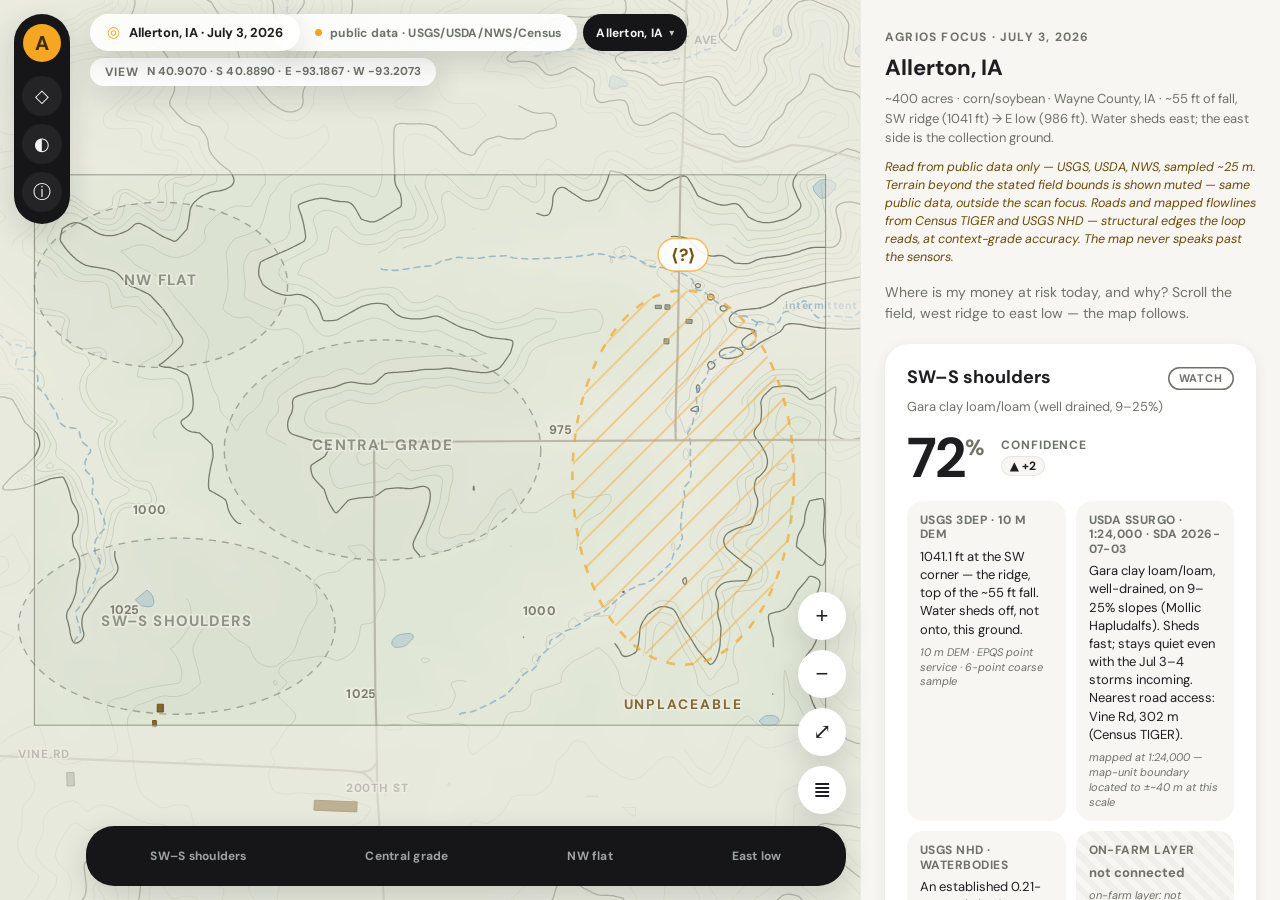
==== commit fd882c09: "Sync from AgriosBuild @ 61dd224: dark-mode dock float-separation hairline The bottom zone dock joins" ====
--- a/focus-r2/index.html
+++ b/focus-r2/index.html
@@ -7,7 +7,7 @@
 <link rel="preconnect" href="https://fonts.googleapis.com">
 <link rel="preconnect" href="https://fonts.gstatic.com" crossorigin>
 <link href="https://fonts.googleapis.com/css2?family=DM+Sans:opsz,wght@9..40,400;9..40,500;9..40,700;9..40,800&display=swap" rel="stylesheet">
-<link rel="stylesheet" href="focus-r2.css?v=33">
+<link rel="stylesheet" href="focus-r2.css?v=34">
 </head>
 <body>
 
@@ -212,7 +212,7 @@
       <li><span class="ff-k">Acreage</span><span class="ff-v" id="fd-acreage"></span></li>
       <li><span class="ff-k">Current view</span><span class="ff-v" id="fd-view"></span></li>
     </ul>
-    <p class="field-facts-note">Stated bounds are the field's fixed parcel (USGS/USDA extent). Current view is live — it tracks whatever you pan or zoom to on the map.</p>
+    <p class="field-facts-note" id="fd-facts-note">Stated bounds are the field's fixed parcel (USGS/USDA extent). Current view is live — it tracks whatever you pan or zoom to on the map.</p>
 
     <!-- 2 · DATE -->
     <h3>Date</h3>
@@ -325,7 +325,7 @@
 <script src="engine.js?v=7"></script>
 <script src="live.js?v=8"></script>
 <script src="fields.js?v=1"></script>
-<script src="focus-r2.js?v=35"></script>
+<script src="focus-r2.js?v=36"></script>
 <script>
 /* Bootstrap: build the zone cards from FOCUS_DATA into both the desktop rail
  * and the mobile sheet, wire the header + provenance dialog, then init the map.
--- a/focus-r2/focus-r2.css
+++ b/focus-r2/focus-r2.css
@@ -1369,6 +1369,6 @@
  * ========================================================================== */
 .field-pill, .view-bounds-pill, .prov-chip, .field-chip, .cached-chip,
 .map-popover, .ctl, .save-entry-chip ~ * .noop { border: 0; }
-.field-pill, .view-bounds-pill, .prov-chip, .field-chip, .cached-chip, .map-popover, .ctl {
+.field-pill, .view-bounds-pill, .prov-chip, .field-chip, .cached-chip, .map-popover, .ctl, .dock {
   border: 1px solid var(--float-border);
 }
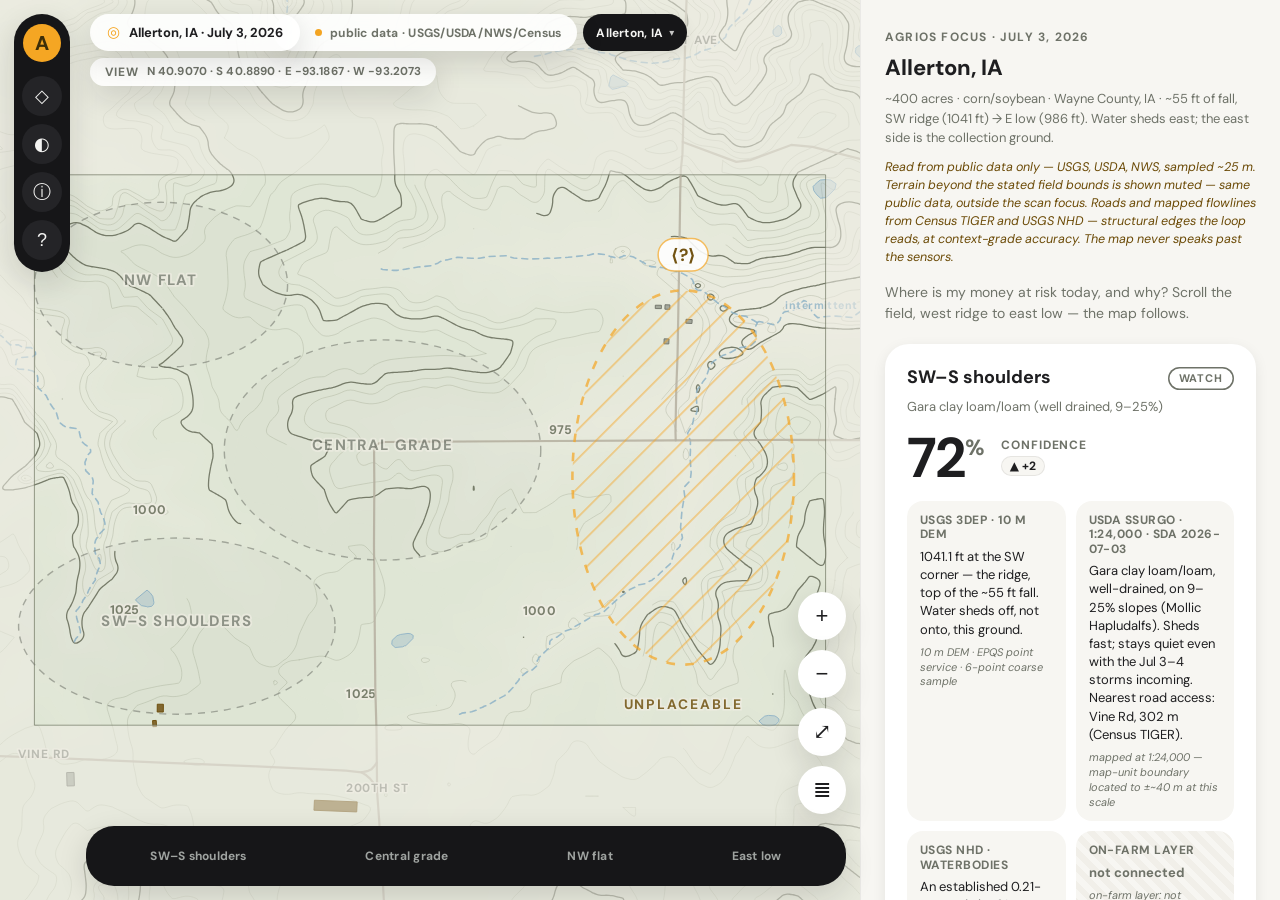
==== commit 8fc435e7: "Sync from AgriosBuild @ 0d162ae: How to use panel (rail ? button) A simple, honest operational guide" ====
--- a/focus-r2/index.html
+++ b/focus-r2/index.html
@@ -65,6 +65,9 @@
       </button>
       <button id="rail-about" class="rail-nav-btn" aria-label="About AGRIOS Focus">
         <span class="rail-glyph">ⓘ</span>
+      </button>
+      <button id="rail-howto" class="rail-nav-btn" aria-label="How to use">
+        <span class="rail-glyph">?</span>
       </button>
     </div>
   </nav>
@@ -194,6 +197,31 @@
   </div>
 </div>
 
+<div id="howto-dialog" class="dialog" role="dialog" aria-modal="true" aria-labelledby="howto-title" aria-hidden="true">
+  <div class="dialog-card">
+    <button class="dialog-close" aria-label="Close">×</button>
+    <h2 id="howto-title">How to use</h2>
+    <p>AGRIOS Focus reads your ground live from public data and shows you where to look. It does not tell you what to do — the deciding stays yours. No account, no sensors in the field.</p>
+
+    <h3>1. Get a reading</h3>
+    <p>Tap the field pill at the top-left and type your latitude and longitude. Press “Read this location.” AGRIOS pulls your ground live from public sources — elevation, soils, weather, water, roads. Give it a moment.</p>
+
+    <h3>2. Read the screen</h3>
+    <p>The land fills in as cream-to-sage bands between thin contour lines — low to high ground, close lines steep, wide lines flat. Dashed outlines split it into zones. Each zone label states only facts the map can prove: its soil, its elevation band, the compass octant it faces. On each zone card, one chip points your eyes: look-first (start here), look (worth a glance), or quiet (nothing stands out). Nothing here advises — it shows you where to look.</p>
+
+    <h3>3. What the support count and ⟨?⟩ mean</h3>
+    <p>Each zone card shows DATA SUPPORT as n/4 — how many of four public sources back that read. Four is well-supported; one is thin. It is a count of evidence, never a made-up percentage. A hatched amber ⟨?⟩ band means the sources genuinely disagree there, so AGRIOS holds the question open instead of averaging them into a false answer. That is the instrument working, not failing — a spot to go check yourself.</p>
+
+    <h3>4. State your field (optional)</h3>
+    <p>Name your field, frame it in view, and choose “use current view as bounds.” Your field draws as a solid rectangle — that edge is your claim of record. Terrain beyond it goes muted, because it is context, not your field. Dim “not connected” tiles are honest empty sockets, waiting for a sensor you have not placed yet. Saved fields wait in the switcher on the field pill, kept in this browser only.</p>
+
+    <h3>5. Trust it to point, then go check</h3>
+    <p>The zone cards are the computed reading: geometry plus printed rules and the n/4 count. The baked Allerton, Iowa field is different — an analyst reading, one person’s worked interpretation, kept visibly separate so you never mistake it for the raw instrument. Either way, Focus is context-grade, not survey-grade: an instrument for looking, not a substitute for walking the ground or a licensed measurement.</p>
+
+    <p class="dialog-note">Focus sharpens where your attention goes; it does not decide for you. When it points, go look.</p>
+  </div>
+</div>
+
 <!-- Field & date — honest entry. Opens from the FIELD pill (row 1 left).
      Three sections: current field (stated + live view bounds), date (two real
      NWS days + honest note for any other), location (read this field, or the
@@ -325,7 +353,7 @@
 <script src="engine.js?v=7"></script>
 <script src="live.js?v=8"></script>
 <script src="fields.js?v=1"></script>
-<script src="focus-r2.js?v=36"></script>
+<script src="focus-r2.js?v=37"></script>
 <script>
 /* Bootstrap: build the zone cards from FOCUS_DATA into both the desktop rail
  * and the mobile sheet, wire the header + provenance dialog, then init the map.
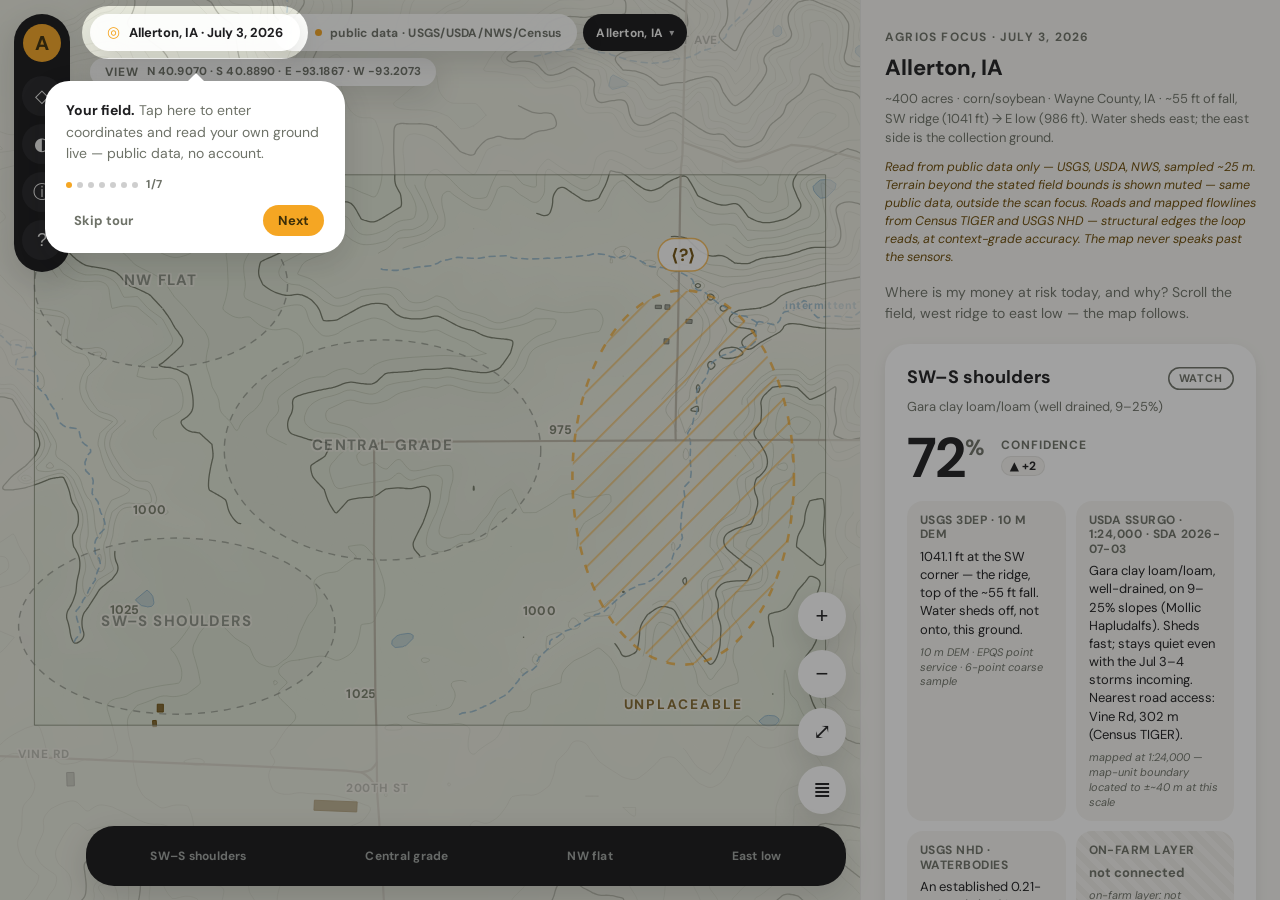
==== commit 108f20c2: "Sync from AgriosBuild @ b564b2f: click-through onboarding spotlight tour 7-stop guided tour (auto-st" ====
--- a/focus-r2/index.html
+++ b/focus-r2/index.html
@@ -7,7 +7,7 @@
 <link rel="preconnect" href="https://fonts.googleapis.com">
 <link rel="preconnect" href="https://fonts.gstatic.com" crossorigin>
 <link href="https://fonts.googleapis.com/css2?family=DM+Sans:opsz,wght@9..40,400;9..40,500;9..40,700;9..40,800&display=swap" rel="stylesheet">
-<link rel="stylesheet" href="focus-r2.css?v=34">
+<link rel="stylesheet" href="focus-r2.css?v=36">
 </head>
 <body>
 
@@ -219,6 +219,11 @@
     <p>The zone cards are the computed reading: geometry plus printed rules and the n/4 count. The baked Allerton, Iowa field is different — an analyst reading, one person’s worked interpretation, kept visibly separate so you never mistake it for the raw instrument. Either way, Focus is context-grade, not survey-grade: an instrument for looking, not a substitute for walking the ground or a licensed measurement.</p>
 
     <p class="dialog-note">Focus sharpens where your attention goes; it does not decide for you. When it points, go look.</p>
+
+    <!-- Onboarding tour (spec-onboarding-tour-v1) — the always-available relaunch
+         path. Closes this dialog and starts the click-through spotlight tour.
+         The tour points; this panel is the deeper dive it points to. -->
+    <button type="button" id="howto-tour-launch" class="tour-relaunch">Show me around — the 60-second tour</button>
   </div>
 </div>
 
@@ -353,7 +358,7 @@
 <script src="engine.js?v=7"></script>
 <script src="live.js?v=8"></script>
 <script src="fields.js?v=1"></script>
-<script src="focus-r2.js?v=37"></script>
+<script src="focus-r2.js?v=38"></script>
 <script>
 /* Bootstrap: build the zone cards from FOCUS_DATA into both the desktop rail
  * and the mobile sheet, wire the header + provenance dialog, then init the map.
--- a/focus-r2/focus-r2.css
+++ b/focus-r2/focus-r2.css
@@ -1372,3 +1372,76 @@
 .field-pill, .view-bounds-pill, .prov-chip, .field-chip, .cached-chip, .map-popover, .ctl, .dock {
   border: 1px solid var(--float-border);
 }
+
+/* =============================================================================
+ * ONBOARDING TOUR (spec-onboarding-tour-v1) — a click-through spotlight that
+ * points; the how-to panel explains. A #tour layer at z-index 80 (ABOVE the
+ * dialogs at 60) with a box-shadow-cutout spotlight over the current target
+ * and a small R2 card beside it. Tokens only, both themes (the tokens carry
+ * the theme). The spotlight DIM reuses the EXACT .dialog backdrop value —
+ * rgba(20,20,20,0.4) — so there is one dimming language app-wide.
+ * ========================================================================== */
+#tour {
+  position: fixed; inset: 0; z-index: 80;
+  pointer-events: auto;               /* blocks the app — nothing behind is clickable */
+}
+.tour-spot {
+  position: absolute; pointer-events: none;
+  border-radius: 10px;
+  /* THE dim: the same backdrop value the .dialog overlay uses. box-shadow
+     cutout — a huge spread ring around a transparent hole over the target. */
+  box-shadow: 0 0 0 9999px rgba(20,20,20,0.4);
+  transition: left .2s ease, top .2s ease, width .2s ease, height .2s ease;
+}
+.tour-card {
+  position: absolute; pointer-events: auto;
+  width: 300px; max-width: calc(100vw - 32px);
+  background: var(--surface); color: var(--ink);
+  border-radius: var(--r-card);
+  box-shadow: var(--shadow-float);
+  border: 1px solid var(--float-border);
+  padding: 18px 20px 16px;
+}
+.tour-card:focus { outline: none; }
+.tour-card--center {                  /* step 7: no spotlight — centered card */
+  position: fixed; left: 50%; top: 50%; transform: translate(-50%, -50%);
+}
+.tour-text { font: 400 14px/1.55 var(--font); color: var(--ink-2); margin: 0 0 14px; }
+.tour-text strong { color: var(--ink); font-weight: 700; }
+.tour-counter { display: flex; align-items: center; gap: 8px; margin-bottom: 14px; }
+.tour-dots { display: flex; gap: 5px; }
+.tour-dot { width: 6px; height: 6px; border-radius: 999px; background: rgba(var(--line), 0.22); }
+.tour-dot--on { background: var(--accent); }
+.tour-count-num { font: 700 11.5px/1 var(--font); color: var(--ink-2); letter-spacing: .04em; }
+.tour-btns { display: flex; align-items: center; gap: 8px; flex-wrap: wrap; row-gap: 8px; }
+.tour-btn {
+  font: 700 13px/1 var(--font); border: 0; border-radius: var(--r-pill);
+  padding: 9px 15px; cursor: pointer; white-space: nowrap;
+}
+.tour-btn--primary { background: var(--accent); color: var(--accent-ink); }
+.tour-btn--ghost { background: var(--surface-warm); color: var(--ink); }
+.tour-btn--quiet { background: transparent; color: var(--ink-2); padding: 9px 8px; }
+.tour-btn--quiet:hover { color: var(--ink); }
+.tour-skip { margin-right: auto; }    /* Skip pinned left — always visible */
+.tour-btn:focus-visible { outline: 2px solid var(--accent); outline-offset: 2px; }
+/* arrow: a border triangle in the card color, pointing at the target */
+.tour-arrow { position: absolute; width: 0; height: 0; border: 9px solid transparent; }
+.tour-card--below .tour-arrow { top: -18px; border-bottom-color: var(--surface); }
+.tour-card--above .tour-arrow { bottom: -18px; border-top-color: var(--surface); }
+.tour-card--right .tour-arrow { left: -18px; border-right-color: var(--surface); }
+.tour-card--left  .tour-arrow { right: -18px; border-left-color: var(--surface); }
+.tour-card--center .tour-arrow { display: none; }
+@media (prefers-reduced-motion: reduce) {
+  .tour-spot { transition: none; }
+}
+/* the quiet, always-available relaunch button at the foot of #howto-dialog */
+.tour-relaunch {
+  display: inline-flex; align-items: center; gap: 8px;
+  margin-top: 16px; padding: 10px 16px;
+  font: 700 13px/1 var(--font);
+  background: var(--surface-warm); color: var(--ink);
+  border: 1px solid var(--float-border); border-radius: var(--r-pill);
+  cursor: pointer;
+}
+.tour-relaunch:hover { background: var(--accent-tint); color: var(--accent-text); }
+.tour-relaunch:focus-visible { outline: 2px solid var(--accent); outline-offset: 2px; }
